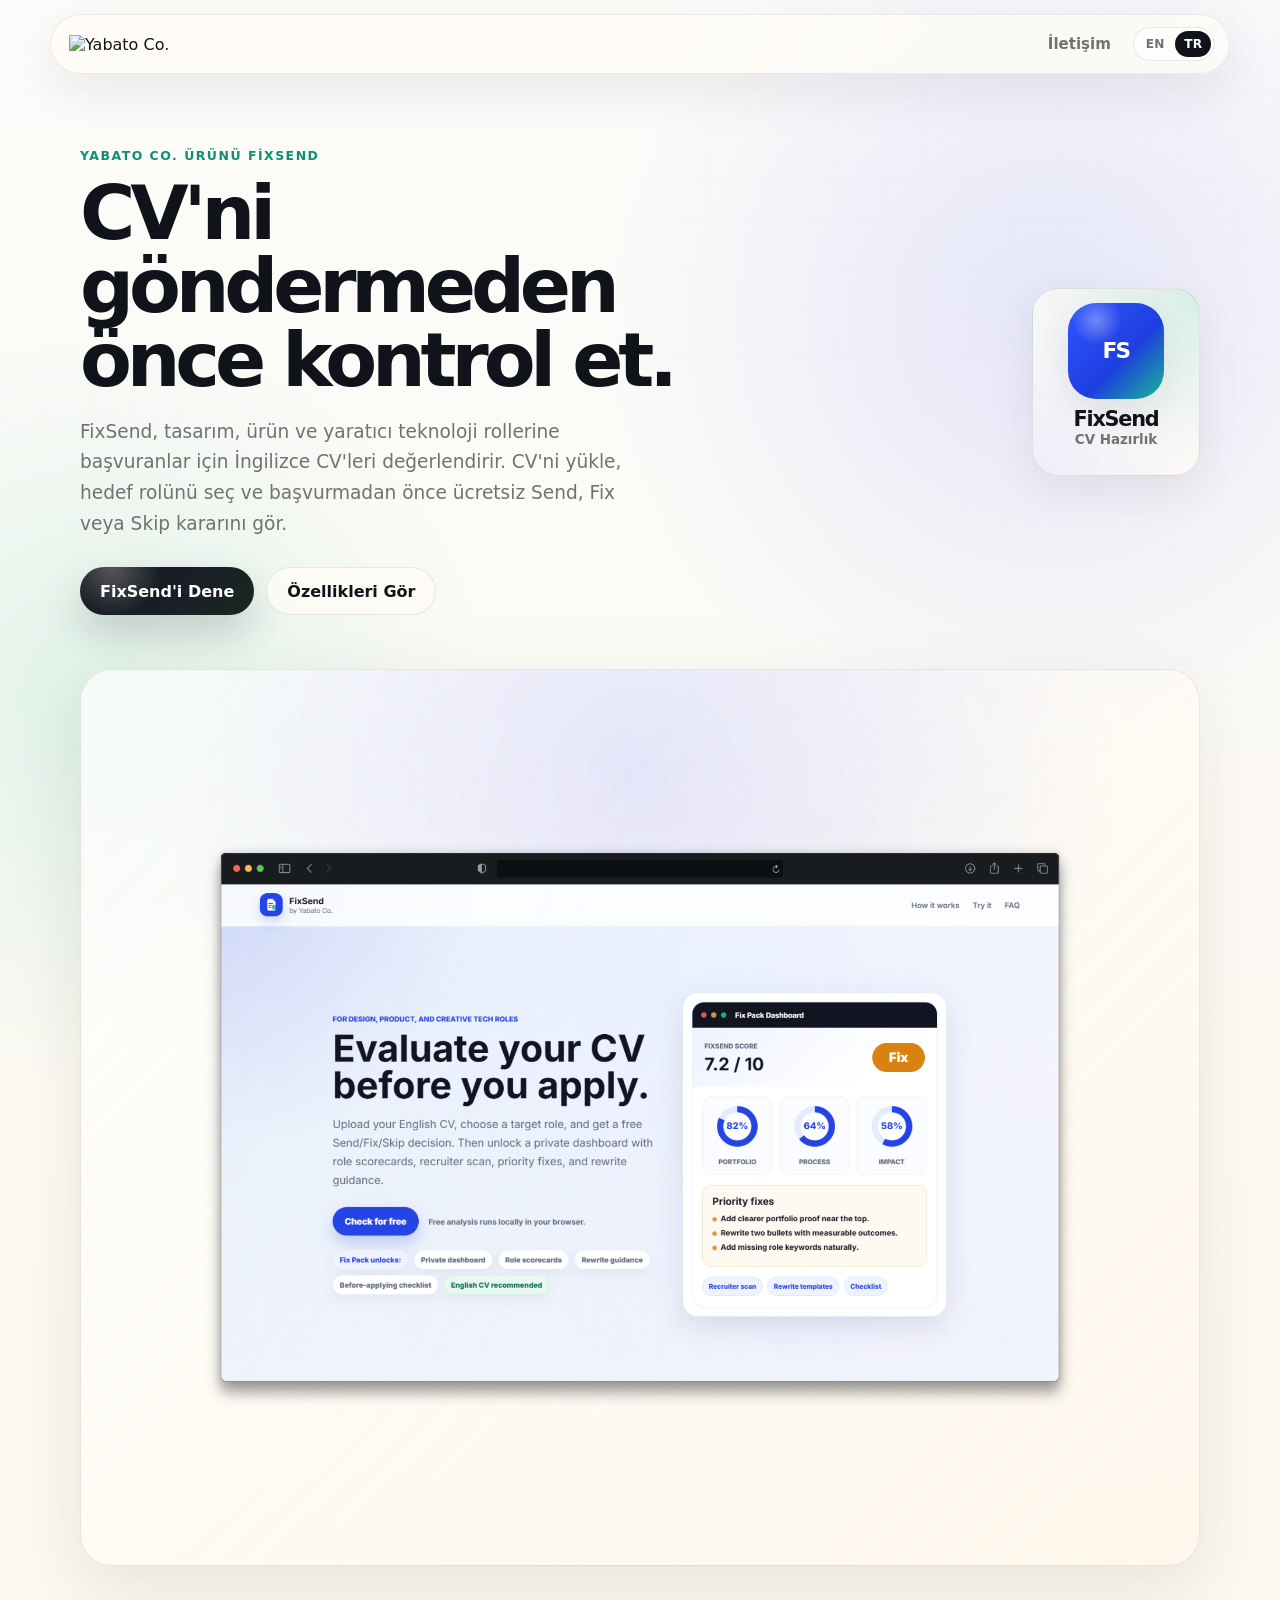
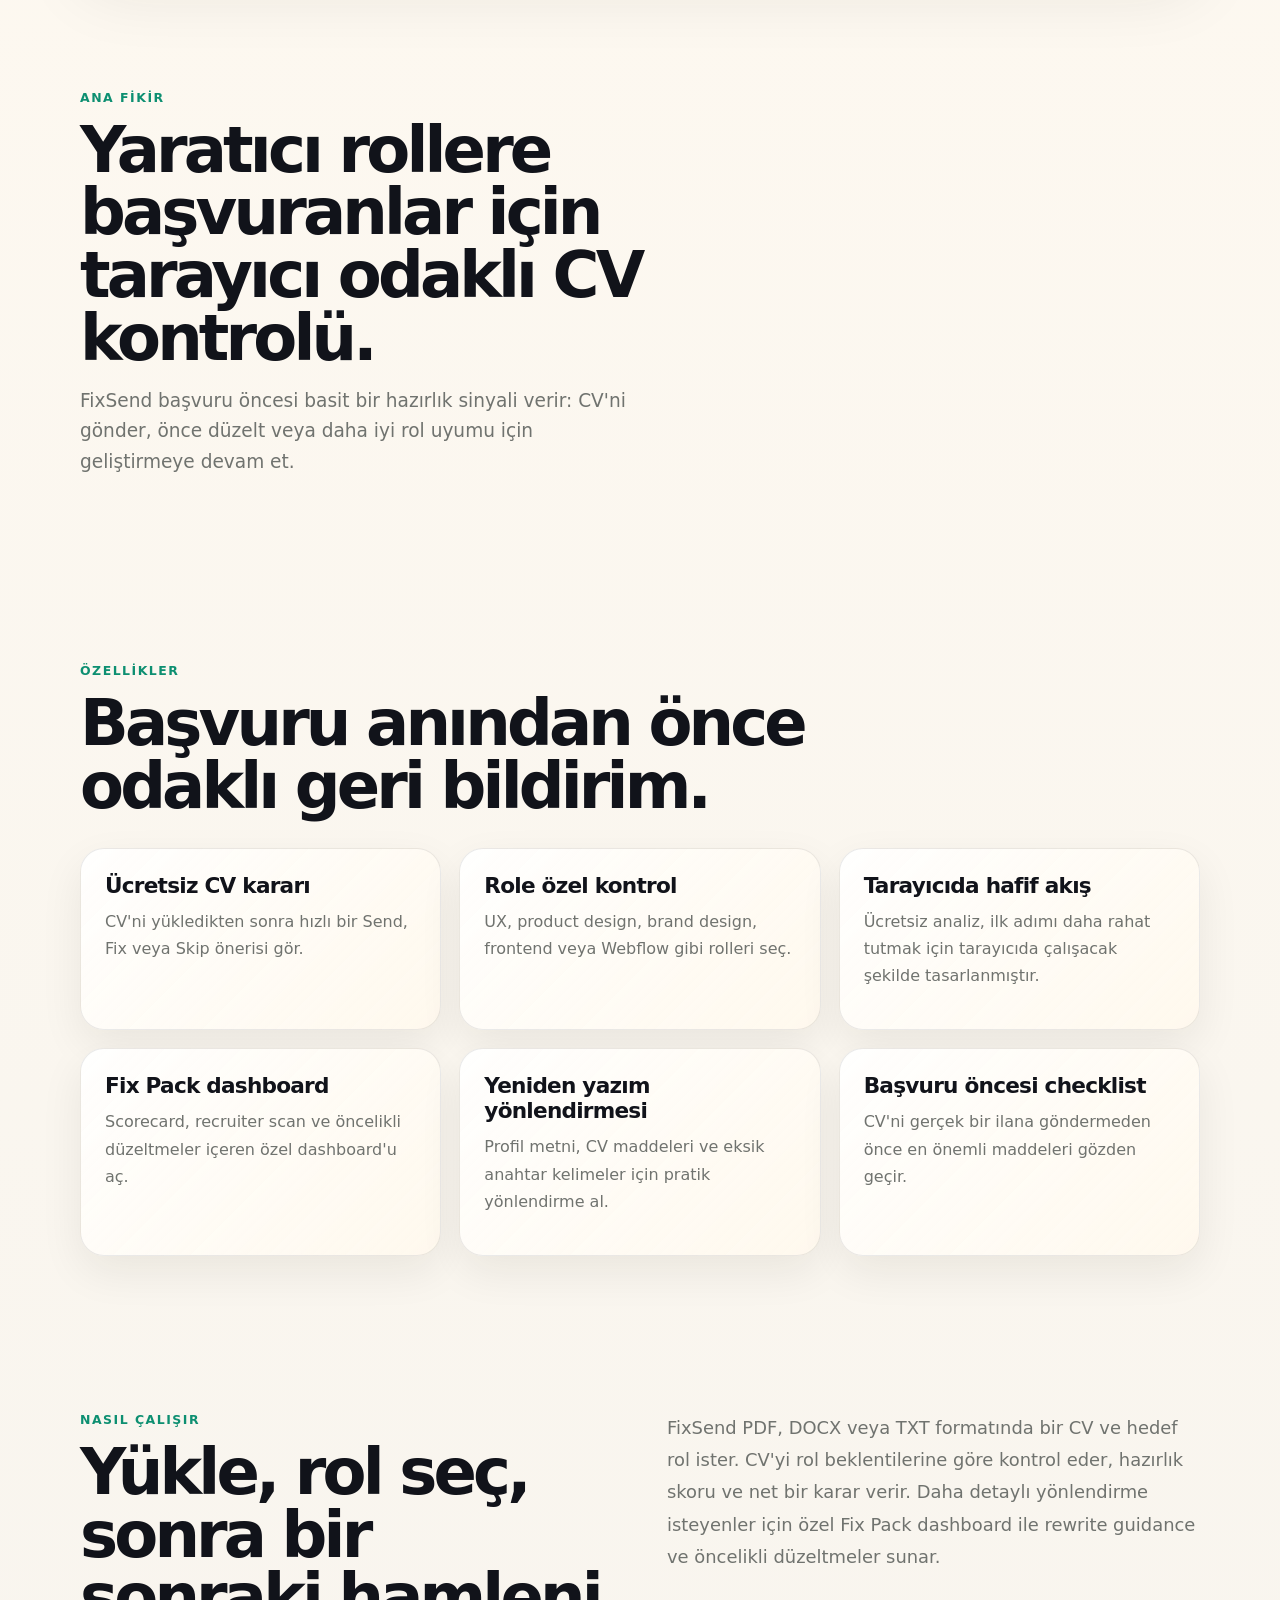
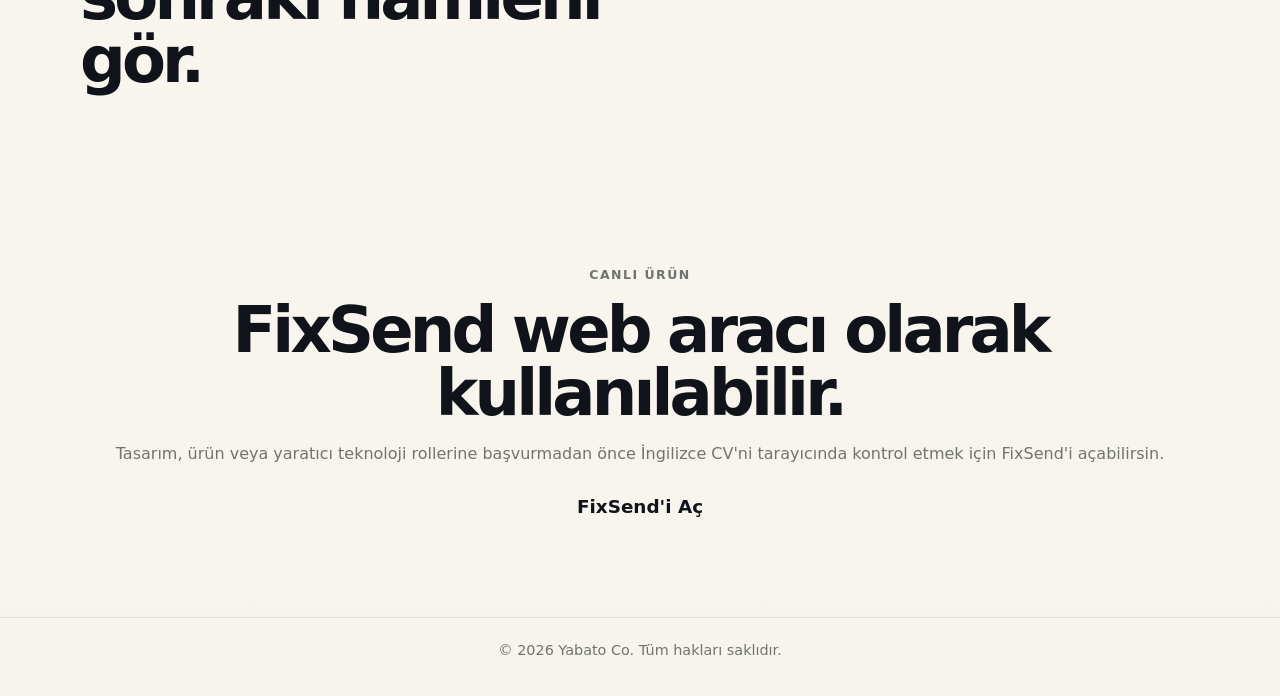
==== fixsend-tr.html @ 64497a13 "Add FixSend product pages and assets Introduce the FixSend product pages and related assets/styles. " ====
<!doctype html>
<html lang="tr">
<head>
  <meta charset="utf-8" />
  <meta name="viewport" content="width=device-width, initial-scale=1" />
  <title>FixSend: CV Hazırlık Kontrolü | Yabato Co.</title>
  <meta name="description" content="FixSend, tasarım, ürün ve yaratıcı teknoloji rollerine başvurmadan önce İngilizce CV'leri değerlendirir." />
  <link rel="icon" type="image/png" href="./favicon.png?v=2" />
  <link rel="shortcut icon" type="image/png" href="./favicon.png?v=2" />
  <link rel="apple-touch-icon" href="./favicon.png?v=2" />
  <link rel="stylesheet" href="./styles.css?v=13" />
</head>
<body>
  <header class="site-header">
    <a class="brand" href="index-tr.html" aria-label="Yabato Co.">
      <img src="yabato-logo.png?v=2" alt="Yabato Co." />
    </a>
    <nav>
      <a href="index-tr.html#contact">İletişim</a>
      <span class="lang-switch" aria-label="Dil seçici">
        <a href="fixsend.html">EN</a>
        <a class="active" href="fixsend-tr.html">TR</a>
      </span>
    </nav>
  </header>

  <main>
    <section class="app-hero">
      <div>
        <p class="eyebrow">Yabato Co. ürünü FixSend</p>
        <h1>CV'ni göndermeden önce kontrol et.</h1>
        <p class="hero-text">
          FixSend, tasarım, ürün ve yaratıcı teknoloji rollerine başvuranlar için
          İngilizce CV'leri değerlendirir. CV'ni yükle, hedef rolünü seç ve başvurmadan
          önce ücretsiz Send, Fix veya Skip kararını gör.
        </p>
        <div class="hero-actions">
          <a class="button primary" href="https://yabato-co.github.io/fixsend/" target="_blank" rel="noopener">FixSend'i Dene</a>
          <a class="button secondary" href="#features">Özellikleri Gör</a>
        </div>
      </div>

      <div class="hero-phone-card fixsend-card">
        <div class="app-icon fixsend-icon" aria-hidden="true">FS</div>
        <h2>FixSend</h2>
        <p>CV Hazırlık</p>
      </div>
    </section>

    <section class="feature-banner product-photo">
      <img src="fixsend-hero.png" alt="FixSend ürün önizlemesi" />
    </section>

    <section class="section">
      <div class="section-heading">
        <p class="eyebrow">Ana fikir</p>
        <h2>Yaratıcı rollere başvuranlar için tarayıcı odaklı CV kontrolü.</h2>
        <p class="hero-text">
          FixSend başvuru öncesi basit bir hazırlık sinyali verir: CV'ni gönder,
          önce düzelt veya daha iyi rol uyumu için geliştirmeye devam et.
        </p>
      </div>
    </section>

    <section id="features" class="section">
      <div class="section-heading">
        <p class="eyebrow">Özellikler</p>
        <h2>Başvuru anından önce odaklı geri bildirim.</h2>
      </div>

      <div class="feature-grid">
        <div class="principle">
          <h3>Ücretsiz CV kararı</h3>
          <p>CV'ni yükledikten sonra hızlı bir Send, Fix veya Skip önerisi gör.</p>
        </div>
        <div class="principle">
          <h3>Role özel kontrol</h3>
          <p>UX, product design, brand design, frontend veya Webflow gibi rolleri seç.</p>
        </div>
        <div class="principle">
          <h3>Tarayıcıda hafif akış</h3>
          <p>Ücretsiz analiz, ilk adımı daha rahat tutmak için tarayıcıda çalışacak şekilde tasarlanmıştır.</p>
        </div>
        <div class="principle">
          <h3>Fix Pack dashboard</h3>
          <p>Scorecard, recruiter scan ve öncelikli düzeltmeler içeren özel dashboard'u aç.</p>
        </div>
        <div class="principle">
          <h3>Yeniden yazım yönlendirmesi</h3>
          <p>Profil metni, CV maddeleri ve eksik anahtar kelimeler için pratik yönlendirme al.</p>
        </div>
        <div class="principle">
          <h3>Başvuru öncesi checklist</h3>
          <p>CV'ni gerçek bir ilana göndermeden önce en önemli maddeleri gözden geçir.</p>
        </div>
      </div>
    </section>

    <section class="section split">
      <div>
        <p class="eyebrow">Nasıl çalışır</p>
        <h2>Yükle, rol seç, sonra bir sonraki hamleni gör.</h2>
      </div>
      <p>
        FixSend PDF, DOCX veya TXT formatında bir CV ve hedef rol ister. CV'yi rol
        beklentilerine göre kontrol eder, hazırlık skoru ve net bir karar verir.
        Daha detaylı yönlendirme isteyenler için özel Fix Pack dashboard ile
        rewrite guidance ve öncelikli düzeltmeler sunar.
      </p>
    </section>

    <section class="section contact">
      <p class="eyebrow">Canlı ürün</p>
      <h2>FixSend web aracı olarak kullanılabilir.</h2>
      <p>
        Tasarım, ürün veya yaratıcı teknoloji rollerine başvurmadan önce İngilizce
        CV'ni tarayıcında kontrol etmek için FixSend'i açabilirsin.
      </p>
      <a class="email" href="https://yabato-co.github.io/fixsend/" target="_blank" rel="noopener">FixSend'i Aç</a>
    </section>
  </main>

  <footer>
    <p>&copy; 2026 Yabato Co. Tüm hakları saklıdır.</p>
  </footer>
</body>
</html>
---- styles.css ----
:root {
  --bg: #f6f2ea;
  --surface: #fffaf4;
  --surface-strong: #eee6d8;
  --text: #11131a;
  --muted: #70736f;
  --line: rgba(28, 31, 38, 0.09);
  --black: #11131a;
  --green: #17b98f;
  --blue: #5c6cff;
  --coral: #ff784f;
  --cream: #fff7e8;
  --radius: 30px;
  --shadow: 0 24px 70px rgba(35, 30, 20, 0.09);
  --soft-shadow: 0 16px 44px rgba(35, 30, 20, 0.07);
}

* {
  box-sizing: border-box;
}

html {
  scroll-behavior: smooth;
  overflow-x: hidden;
}

body {
  margin: 0;
  font-family: Inter, ui-sans-serif, system-ui, -apple-system, BlinkMacSystemFont, "Segoe UI", sans-serif;
  color: var(--text);
  background:
    radial-gradient(circle at 82% 8%, rgba(92, 108, 255, 0.15), transparent 28rem),
    radial-gradient(circle at 8% 18%, rgba(23, 185, 143, 0.13), transparent 24rem),
    linear-gradient(180deg, rgba(255, 255, 255, 0.74), rgba(255, 250, 242, 0.74) 42%, rgba(247, 244, 238, 0.98)),
    var(--bg);
  overflow-x: hidden;
}

body::before {
  content: "";
  position: fixed;
  inset: 0;
  z-index: -2;
  pointer-events: none;
  opacity: 0.24;
  background-image:
    linear-gradient(rgba(17, 19, 26, 0.05) 1px, transparent 1px),
    linear-gradient(90deg, rgba(17, 19, 26, 0.05) 1px, transparent 1px);
  background-size: 44px 44px;
  mask-image: linear-gradient(to bottom, black, transparent 72%);
}

a {
  color: inherit;
}

.site-header {
  position: sticky;
  top: 0;
  z-index: 10;
  display: flex;
  align-items: center;
  justify-content: space-between;
  width: min(1180px, calc(100% - 28px));
  margin: 14px auto 0;
  padding: 12px 14px 12px 18px;
  background: rgba(255, 252, 246, 0.72);
  backdrop-filter: blur(22px);
  border: 1px solid rgba(28, 31, 38, 0.08);
  border-radius: 999px;
  box-shadow: 0 18px 50px rgba(35, 30, 20, 0.08);
}

.brand {
  display: inline-flex;
  align-items: center;
  text-decoration: none;
}

.site-header .brand img {
  display: block;
  width: 118px;
  max-width: 118px;
  height: auto;
  max-height: 40px;
  object-fit: contain;
}

nav {
  display: flex;
  align-items: center;
  gap: 22px;
}

nav a {
  text-decoration: none;
  color: var(--muted);
  font-size: 0.94rem;
  font-weight: 750;
  transition: color 180ms ease;
}

nav a:hover {
  color: var(--text);
}

.lang-switch {
  display: inline-flex;
  align-items: center;
  gap: 2px;
  padding: 3px;
  border: 1px solid var(--line);
  border-radius: 999px;
  background: rgba(255, 255, 255, 0.62);
}

.lang-switch a {
  min-width: 34px;
  padding: 6px 9px;
  border-radius: 999px;
  color: var(--muted);
  font-size: 0.76rem;
  font-weight: 850;
  text-align: center;
}

.lang-switch a.active {
  color: #ffffff;
  background: var(--black);
}

main {
  width: min(1120px, calc(100% - 40px));
  margin: 0 auto;
}

.hero {
  min-height: 74vh;
  display: grid;
  grid-template-columns: minmax(0, 0.82fr) minmax(470px, 1.18fr);
  gap: 24px;
  align-items: center;
  padding: 82px 0 74px;
}

.hero-copy {
  min-width: 0;
  animation: heroFadeUp 760ms ease both;
}

.hero-kicker {
  display: inline-flex;
  align-items: center;
  gap: 10px;
}

.hero-kicker span {
  width: 9px;
  height: 9px;
  border-radius: 50%;
  background: #19c37d;
  box-shadow: 0 0 0 0 rgba(25, 195, 125, 0.42);
  animation: livePulse 1.8s ease-in-out infinite;
}

.hero-badges {
  display: flex;
  flex-wrap: wrap;
  gap: 10px;
  margin-top: 24px;
}

.hero-badges span {
  display: inline-flex;
  align-items: center;
  min-height: 38px;
  padding: 0 14px;
  border: 1px solid rgba(15, 23, 42, 0.08);
  border-radius: 999px;
  background:
    linear-gradient(135deg, rgba(255, 255, 255, 0.72), rgba(255, 247, 232, 0.56)),
    rgba(255, 252, 246, 0.72);
  color: var(--text);
  font-size: 0.9rem;
  font-weight: 800;
  box-shadow: var(--soft-shadow);
}

.home-hero-stage {
  position: relative;
  justify-self: end;
  width: min(132%, 910px);
  margin-right: -206px;
  animation: heroFadeIn 900ms ease 120ms both;
}

.home-hero-image {
  display: block;
  width: 100%;
  height: auto;
  filter: drop-shadow(0 36px 72px rgba(35, 30, 20, 0.20));
  animation: heroFloat 6.5s ease-in-out infinite;
}

.hero-glow {
  position: absolute;
  z-index: -1;
  border-radius: 50%;
  filter: blur(28px);
  opacity: 0.42;
  animation: glowDrift 7s ease-in-out infinite;
}

.hero-glow-one {
  width: 340px;
  height: 340px;
  right: 106px;
  top: 42px;
  background: rgba(23, 185, 143, 0.22);
}

.hero-glow-two {
  width: 260px;
  height: 260px;
  left: 42px;
  bottom: 46px;
  background: rgba(92, 108, 255, 0.17);
  animation-delay: -2s;
}

.hero-qr-card {
  position: absolute;
  right: 34px;
  bottom: 34px;
  display: grid;
  justify-items: center;
  gap: 8px;
  width: 136px;
  padding: 12px;
  border: 1px solid rgba(15, 23, 42, 0.08);
  border-radius: 24px;
  background: rgba(255, 252, 246, 0.9);
  box-shadow: 0 20px 46px rgba(35, 30, 20, 0.14);
  color: var(--text);
  text-decoration: none;
  backdrop-filter: blur(18px);
  animation: heroFadeUp 820ms ease 360ms both;
}

.hero-qr-card img {
  display: block;
  width: 98px;
  height: 98px;
  border-radius: 14px;
}

.hero-qr-card span {
  font-size: 0.74rem;
  font-weight: 900;
  text-align: center;
}

@keyframes heroFadeUp {
  from {
    opacity: 0;
    transform: translateY(18px);
  }
  to {
    opacity: 1;
    transform: translateY(0);
  }
}

@keyframes heroFadeIn {
  from {
    opacity: 0;
    transform: translateX(18px) scale(0.98);
  }
  to {
    opacity: 1;
    transform: translateX(0) scale(1);
  }
}

@keyframes heroFloat {
  0%, 100% {
    transform: translateY(0) rotate(0deg);
  }
  50% {
    transform: translateY(-10px) rotate(0.4deg);
  }
}

@keyframes livePulse {
  0% {
    box-shadow: 0 0 0 0 rgba(25, 195, 125, 0.42);
  }
  70% {
    box-shadow: 0 0 0 9px rgba(25, 195, 125, 0);
  }
  100% {
    box-shadow: 0 0 0 0 rgba(25, 195, 125, 0);
  }
}

@keyframes glowDrift {
  0%, 100% {
    transform: translate3d(0, 0, 0) scale(1);
  }
  50% {
    transform: translate3d(12px, -10px, 0) scale(1.06);
  }
}

.eyebrow {
  margin: 0 0 14px;
  color: #0d8f71;
  font-size: 0.78rem;
  font-weight: 800;
  letter-spacing: 0.12em;
  text-transform: uppercase;
}

h1,
h2,
h3,
p {
  margin-top: 0;
}

h1 {
  max-width: 670px;
  margin-bottom: 20px;
  font-size: clamp(2.6rem, 5.9vw, 4.95rem);
  line-height: 0.97;
  letter-spacing: -0.068em;
}

h2 {
  margin-bottom: 16px;
  font-size: clamp(2rem, 5vw, 4rem);
  line-height: 0.98;
  letter-spacing: -0.06em;
}

h3 {
  margin-bottom: 10px;
  font-size: 1.35rem;
  letter-spacing: -0.035em;
}

.hero-text {
  max-width: 570px;
  color: var(--muted);
  font-size: clamp(1.02rem, 1.45vw, 1.18rem);
  line-height: 1.65;
}

.hero-actions,
.app-actions {
  display: flex;
  flex-wrap: wrap;
  align-items: center;
  gap: 12px;
  margin-top: 28px;
}

.button {
  display: inline-flex;
  align-items: center;
  justify-content: center;
  min-height: 48px;
  padding: 0 20px;
  border-radius: 999px;
  text-decoration: none;
  font-weight: 750;
  transition: transform 180ms ease, box-shadow 180ms ease, background 180ms ease, border-color 180ms ease;
}

.button.primary {
  color: #ffffff;
  background:
    radial-gradient(circle at 18% 0%, rgba(255, 255, 255, 0.28), transparent 34%),
    linear-gradient(135deg, #11131a 0%, #1a1f28 58%, #18271f 100%),
    var(--black);
  box-shadow: 0 18px 42px rgba(17, 19, 26, 0.18);
}

.button.secondary {
  color: var(--text);
  background: rgba(255, 252, 246, 0.78);
  border: 1px solid var(--line);
}

.button:hover {
  transform: translateY(-2px);
}

.button.primary:hover {
  box-shadow: 0 22px 50px rgba(17, 19, 26, 0.24);
}

.button.secondary:hover {
  border-color: rgba(17, 19, 26, 0.18);
  background: #ffffff;
}

.button.disabled {
  cursor: default;
  opacity: 0.92;
}

.section {
  padding: 78px 0;
  animation: heroFadeUp 720ms ease both;
}

.section-heading {
  max-width: 760px;
  margin-bottom: 30px;
}

.apps-stack {
  display: grid;
  gap: 24px;
  row-gap: 24px;
}

.app-card {
  display: grid;
  grid-template-columns: 110px 1fr;
  gap: 26px;
  align-items: center;
  margin-top: 0;
  padding: clamp(22px, 4vw, 36px);
  border: 1px solid var(--line);
  border-radius: var(--radius);
  background:
    radial-gradient(circle at 95% 12%, rgba(92, 108, 255, 0.09), transparent 18rem),
    linear-gradient(135deg, rgba(255, 255, 255, 0.84), rgba(255, 250, 242, 0.72)),
    rgba(255, 255, 255, 0.82);
  box-shadow: var(--shadow);
}

.app-card-link {
  text-decoration: none;
  color: inherit;
  transition: transform 180ms ease, box-shadow 180ms ease;
}

.app-card-link:hover {
  transform: translateY(-4px);
  box-shadow: 0 30px 82px rgba(35, 30, 20, 0.12);
}

.app-card-link h3,
.app-card-link p,
.app-card-link span {
  text-decoration: none;
}

.app-icon {
  width: 96px;
  height: 96px;
  display: block;
  border-radius: 28px;
  object-fit: cover;
  background: #ffffff;
  box-shadow: 0 14px 34px rgba(35, 30, 20, 0.08);
}

.fixsend-icon {
  display: grid;
  place-items: center;
  color: #ffffff;
  background:
    radial-gradient(circle at 30% 18%, rgba(255, 255, 255, 0.34), transparent 24%),
    linear-gradient(135deg, #2f55ff 0%, #1e3fe0 58%, #17b98f 100%);
  font-size: 1.35rem;
  font-weight: 900;
  letter-spacing: -0.08em;
}

.app-label {
  margin-bottom: 6px;
  color: var(--muted);
  font-size: 0.82rem;
  font-weight: 800;
  text-transform: uppercase;
  letter-spacing: 0.1em;
}

.app-content p {
  max-width: 650px;
  color: var(--muted);
  line-height: 1.7;
}

.pill {
  display: inline-flex;
  align-items: center;
  gap: 8px;
  min-height: 38px;
  padding: 0 14px;
  border-radius: 999px;
  background: rgba(238, 232, 220, 0.78);
  color: var(--text);
  font-size: 0.9rem;
  font-weight: 750;
}

.app-actions a,
.text-link {
  color: var(--text);
  font-weight: 750;
  text-decoration: none;
  border-bottom: 1px solid currentColor;
}

.split {
  display: grid;
  grid-template-columns: 1fr 1fr;
  gap: 54px;
  align-items: start;
}

.split > p {
  color: var(--muted);
  font-size: 1.12rem;
  line-height: 1.8;
}

.principles {
  display: grid;
  grid-template-columns: repeat(3, 1fr);
  gap: 18px;
}

.principle {
  min-height: 190px;
  padding: 24px;
  border: 1px solid var(--line);
  border-radius: 24px;
  background:
    radial-gradient(circle at 90% 8%, rgba(23, 185, 143, 0.08), transparent 10rem),
    linear-gradient(135deg, rgba(255, 255, 255, 0.76), rgba(255, 247, 232, 0.66)),
    var(--surface);
  box-shadow: var(--soft-shadow);
  transition: transform 180ms ease, box-shadow 180ms ease, border-color 180ms ease;
}

.principle:hover {
  transform: translateY(-3px);
  border-color: rgba(17, 19, 26, 0.14);
  box-shadow: 0 20px 52px rgba(35, 30, 20, 0.10);
}

.principle p,
.contact p {
  color: var(--muted);
  line-height: 1.7;
}

.contact {
  text-align: center;
  padding-bottom: 100px;
}

.email {
  display: inline-block;
  margin-top: 12px;
  color: var(--text);
  font-size: 1.15rem;
  font-weight: 800;
  text-decoration: none;
}

footer {
  border-top: 1px solid var(--line);
  padding: 24px 20px;
  text-align: center;
  color: var(--muted);
  font-size: 0.9rem;
}

/* Quira page */

.app-hero {
  min-height: 62vh;
  display: grid;
  grid-template-columns: 1.35fr 0.65fr;
  gap: 42px;
  align-items: center;
  padding: 74px 0 46px;
}

.hero-phone-card {
  justify-self: end;
  width: min(100%, 168px);
  min-height: 188px;
  display: grid;
  place-items: center;
  align-content: center;
  padding: 12px;
  border: 1px solid var(--line);
  border-radius: 26px;
  background:
    radial-gradient(circle at top right, rgba(23, 185, 143, 0.16), transparent 11rem),
    radial-gradient(circle at bottom left, rgba(92, 108, 255, 0.08), transparent 10rem),
    rgba(255, 252, 246, 0.78);
  box-shadow: var(--soft-shadow);
  text-align: center;
}

.hero-phone-card img {
  width: 92px;
  height: 92px;
  border-radius: 20px;
  margin-bottom: 10px;
  object-fit: cover;
}

.hero-phone-card.monevia-card img {
  padding: 10px;
  background: #ffffff;
  object-fit: contain;
}

.hero-phone-card.fixsend-card .fixsend-icon {
  margin-bottom: 10px;
}

.monevia-kpi-grid {
  display: grid;
  grid-template-columns: repeat(3, 1fr);
  gap: 16px;
  margin-top: 30px;
}

.monevia-kpi {
  padding: 24px;
  border: 1px solid var(--line);
  border-radius: 24px;
  background:
    linear-gradient(135deg, rgba(255, 255, 255, 0.8), rgba(255, 247, 232, 0.66)),
    rgba(255, 252, 246, 0.82);
  box-shadow: var(--soft-shadow);
}

.monevia-kpi strong {
  display: block;
  margin-bottom: 8px;
  color: var(--text);
  font-size: clamp(1.5rem, 3vw, 2.4rem);
  letter-spacing: -0.06em;
}

.monevia-kpi span {
  color: var(--muted);
  font-size: 0.92rem;
  font-weight: 750;
}

.play-pill,
.play-cta {
  gap: 9px;
}

.play-mark {
  width: 16px;
  height: 16px;
  flex: 0 0 auto;
  display: inline-block;
  clip-path: polygon(14% 4%, 92% 50%, 14% 96%);
  background: linear-gradient(135deg, #34a853 0 32%, #4285f4 32% 58%, #fbbc04 58% 76%, #ea4335 76% 100%);
  box-shadow: 0 0 0 1px rgba(17, 24, 39, 0.04);
}

.button .play-mark {
  width: 17px;
  height: 17px;
}

.hero-phone-card h2 {
  font-size: 1.3rem;
  margin-bottom: 3px;
}

.hero-phone-card p {
  color: var(--muted);
  font-weight: 700;
  font-size: 0.84rem;
}

.feature-banner {
  margin: 8px 0 46px;
  padding: 0;
  overflow: hidden;
  border: 1px solid var(--line);
  border-radius: 32px;
  background: rgba(255, 252, 246, 0.78);
  box-shadow: var(--shadow);
}

.feature-banner img {
  display: block;
  width: 100%;
  border-radius: 32px;
}

.feature-banner.product-photo {
  background:
    radial-gradient(circle at 50% 12%, rgba(92, 108, 255, 0.16), transparent 30rem),
    linear-gradient(135deg, rgba(255, 255, 255, 0.7), rgba(255, 247, 232, 0.54));
}

.feature-banner.product-photo img {
  object-fit: cover;
}

.feature-grid {
  display: grid;
  grid-template-columns: repeat(3, 1fr);
  gap: 18px;
}

.core-download-section {
  display: grid;
  grid-template-columns: minmax(0, 1fr) 220px;
  align-items: center;
  gap: 34px;
}

.qr-download-card {
  display: grid;
  justify-items: center;
  gap: 14px;
  padding: 18px;
  border: 1px solid var(--line);
  border-radius: 28px;
  background:
    radial-gradient(circle at 50% 0%, rgba(92, 108, 255, 0.08), transparent 10rem),
    rgba(255, 252, 246, 0.86);
  box-shadow: var(--soft-shadow);
  color: var(--text);
  text-decoration: none;
}

.qr-download-card img {
  display: block;
  width: 172px;
  height: 172px;
  border-radius: 18px;
}

.qr-download-card span {
  font-weight: 900;
  color: var(--text);
}

.feature-grid .principle {
  min-height: 170px;
  background:
    linear-gradient(135deg, rgba(255, 255, 255, 0.82), rgba(255, 247, 232, 0.62)),
    rgba(255, 252, 246, 0.86);
}

.screenshots-section {
  overflow: visible;
}

.screenshot-carousel-wrap {
  position: relative;
  margin-inline: -64px;
  padding-inline: 64px;
}

.screenshots {
  display: grid;
  grid-auto-flow: column;
  grid-auto-columns: calc((100% - 36px) / 3);
  grid-template-columns: none;
  gap: 18px;
  overflow-x: auto;
  overflow-y: hidden;
  overscroll-behavior-inline: contain;
  scroll-snap-type: inline mandatory;
  padding: 8px 0 26px;
  scrollbar-width: thin;
}

.screenshots::-webkit-scrollbar {
  height: 0;
}

.screenshot-button {
  display: block;
  width: 100%;
  padding: 0;
  border: 0;
  background: transparent;
  cursor: zoom-in;
  scroll-snap-align: start;
}

.screenshot-button img {
  display: block;
  width: 100%;
  aspect-ratio: 1 / 1;
  object-fit: cover;
  object-position: top;
  border-radius: 30px;
  border: 0;
  background: rgba(255, 252, 246, 0.86);
  box-shadow: 0 18px 48px rgba(35, 30, 20, 0.09);
  transition: transform 180ms ease, box-shadow 180ms ease;
}

.screenshot-button:hover img {
  transform: translateY(-4px);
  box-shadow: 0 24px 58px rgba(35, 30, 20, 0.13);
}

.scroll-cue {
  position: absolute;
  top: 42%;
  z-index: 3;
  width: 46px;
  height: 46px;
  display: grid;
  place-items: center;
  border-radius: 999px;
  color: var(--text);
  background: rgba(255, 252, 246, 0.94);
  border: 1px solid var(--line);
  box-shadow: 0 14px 36px rgba(35, 30, 20, 0.12);
  font-size: 2.1rem;
  line-height: 1;
  padding: 0;
  cursor: pointer;
}

.scroll-cue.left {
  left: 8px;
}

.scroll-cue.right {
  right: 8px;
}

.lightbox {
  position: fixed;
  inset: 0;
  z-index: 100;
  display: none;
  place-items: center;
  padding: 28px;
  background: rgba(8, 12, 18, 0.72);
  backdrop-filter: blur(12px);
}

.lightbox.is-open {
  display: grid;
}

.lightbox img {
  max-width: min(92vw, 520px);
  max-height: 90vh;
  border-radius: 32px;
  box-shadow: 0 30px 90px rgba(0, 0, 0, 0.34);
}

.lightbox-close {
  position: fixed;
  top: 22px;
  right: 24px;
  width: 44px;
  height: 44px;
  border: 0;
  border-radius: 999px;
  color: #111318;
  background: rgba(255, 255, 255, 0.92);
  font-size: 2rem;
  line-height: 1;
  cursor: pointer;
}

/* Legal page */

.legal-page h1 {
  font-size: clamp(2.6rem, 7vw, 5rem);
}

.legal-card {
  padding: clamp(22px, 4vw, 38px);
  border: 1px solid var(--line);
  border-radius: var(--radius);
  background:
    radial-gradient(circle at 100% 0%, rgba(92, 108, 255, 0.07), transparent 22rem),
    rgba(255, 252, 246, 0.86);
  box-shadow: var(--shadow);
  color: var(--muted);
  line-height: 1.8;
}

.legal-card h2 {
  margin-top: 32px;
  font-size: 1.4rem;
  line-height: 1.2;
  letter-spacing: -0.03em;
  color: var(--text);
}

.legal-card a {
  font-weight: 800;
}

/* Responsive */

@media (max-width: 980px) {
  body,
  main,
  .site-header,
  .section,
  .hero,
  .app-hero,
  .screenshots-section,
  .screenshot-carousel-wrap {
    max-width: 100%;
  }

  .hero {
    grid-template-columns: 1fr;
    gap: 34px;
    overflow: hidden;
  }

  .home-hero-stage {
    justify-self: center;
    width: min(112%, 780px);
    margin: 6px -6% 0;
  }

  .hero-qr-card {
    right: 22px;
    bottom: 18px;
  }

  .app-hero {
    grid-template-columns: 1fr;
    overflow: hidden;
  }

  .hero-phone-card {
    justify-self: start;
  }

  .feature-grid {
    grid-template-columns: repeat(2, 1fr);
  }

  .core-download-section {
    grid-template-columns: 1fr;
  }

  .qr-download-card {
    justify-self: start;
  }

  .monevia-kpi-grid {
    grid-template-columns: 1fr;
  }

  .screenshot-carousel-wrap {
    margin-inline: 0;
    padding-inline: 0;
    overflow: hidden;
  }

  .screenshots {
    grid-auto-columns: calc((100% - 18px) / 2);
    width: 100%;
    max-width: 100%;
  }

  .scroll-cue.left {
    left: 6px;
  }

  .scroll-cue.right {
    right: 6px;
  }
}

@media (max-width: 720px) {
  .site-header {
    padding: 18px 20px;
  }

  .site-header .brand img {
    width: 96px;
    max-width: 96px;
    height: auto;
    max-height: 34px;
  }

  nav {
    gap: 14px;
    flex-wrap: wrap;
    justify-content: flex-end;
  }

  nav a {
    font-size: 0.86rem;
  }

  .lang-switch a {
    min-width: 30px;
    padding: 5px 8px;
    font-size: 0.72rem;
  }

  main {
    width: 100%;
    padding-inline: 14px;
    overflow: hidden;
  }

  .hero {
    min-height: 66vh;
    padding-top: 70px;
  }

  h1 {
    font-size: clamp(2.55rem, 12vw, 4.15rem);
  }

  .app-card,
  .split,
  .principles {
    grid-template-columns: 1fr;
  }

  .app-card {
    gap: 18px;
  }

  .section {
    padding: 54px 0;
  }

  .scroll-cue {
    display: none;
  }
}

@media (max-width: 620px) {
  .app-hero {
    padding: 64px 0 42px;
  }

  .hero-phone-card {
    width: 100%;
    max-width: 168px;
    min-height: 188px;
    border-radius: 26px;
  }

  .home-hero-stage {
    width: 116%;
    margin-left: -8%;
    margin-right: -8%;
  }

  .hero-qr-card {
    position: relative;
    right: auto;
    bottom: auto;
    width: 100%;
    max-width: 220px;
    margin: -18px auto 0;
  }

  .hero-qr-card img {
    width: 112px;
    height: 112px;
  }

  .hero-badges span {
    font-size: 0.82rem;
  }

  .feature-grid {
    grid-template-columns: 1fr;
  }

  .qr-download-card {
    width: 100%;
  }

  .screenshots {
    grid-auto-columns: 82%;
    max-width: 100%;
  }

  .screenshot-carousel-wrap {
    width: 100%;
    max-width: 100%;
    overflow: hidden;
  }

  .screenshot-button,
  .screenshot-button img,
  .feature-banner,
  .feature-banner img {
    max-width: 100%;
  }
}

@media (prefers-reduced-motion: reduce) {
  .hero-copy,
  .home-hero-stage,
  .home-hero-image,
  .hero-glow,
  .hero-qr-card,
  .hero-kicker span,
  .section {
    animation: none;
  }
}
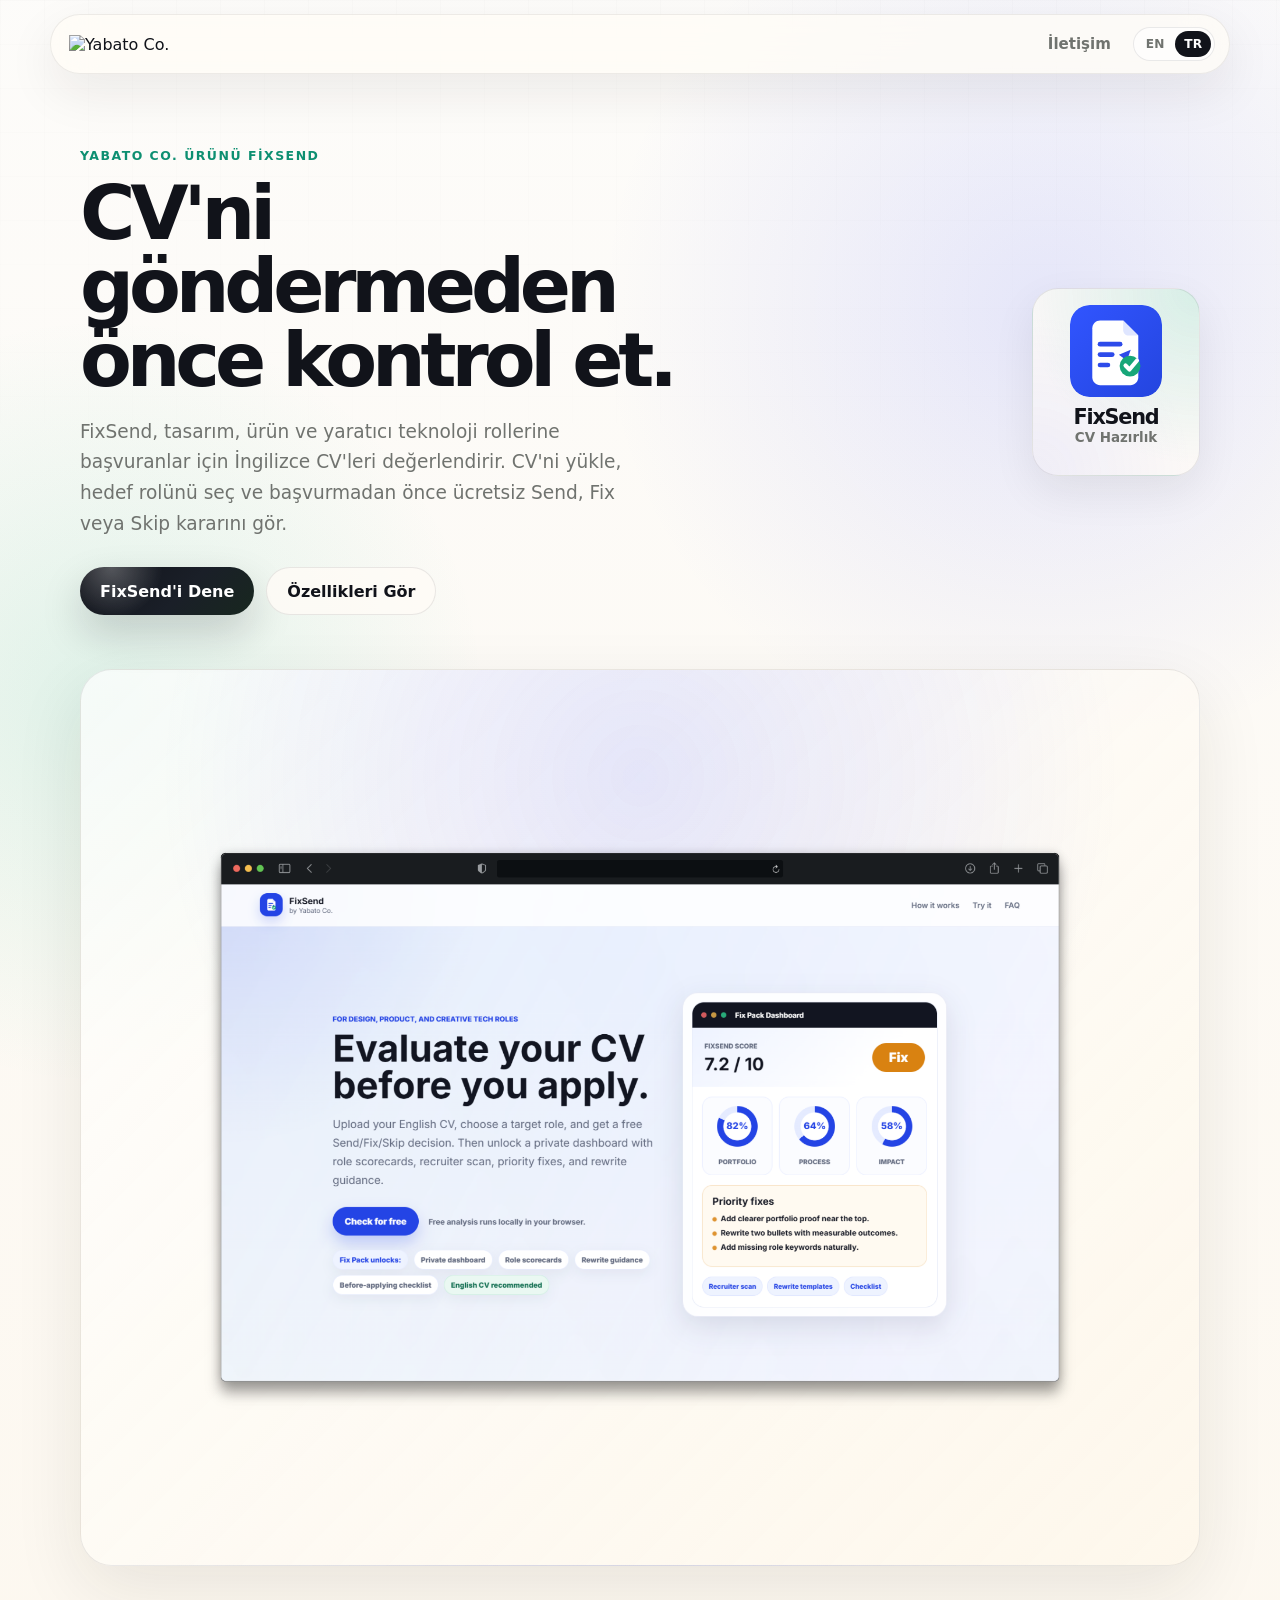
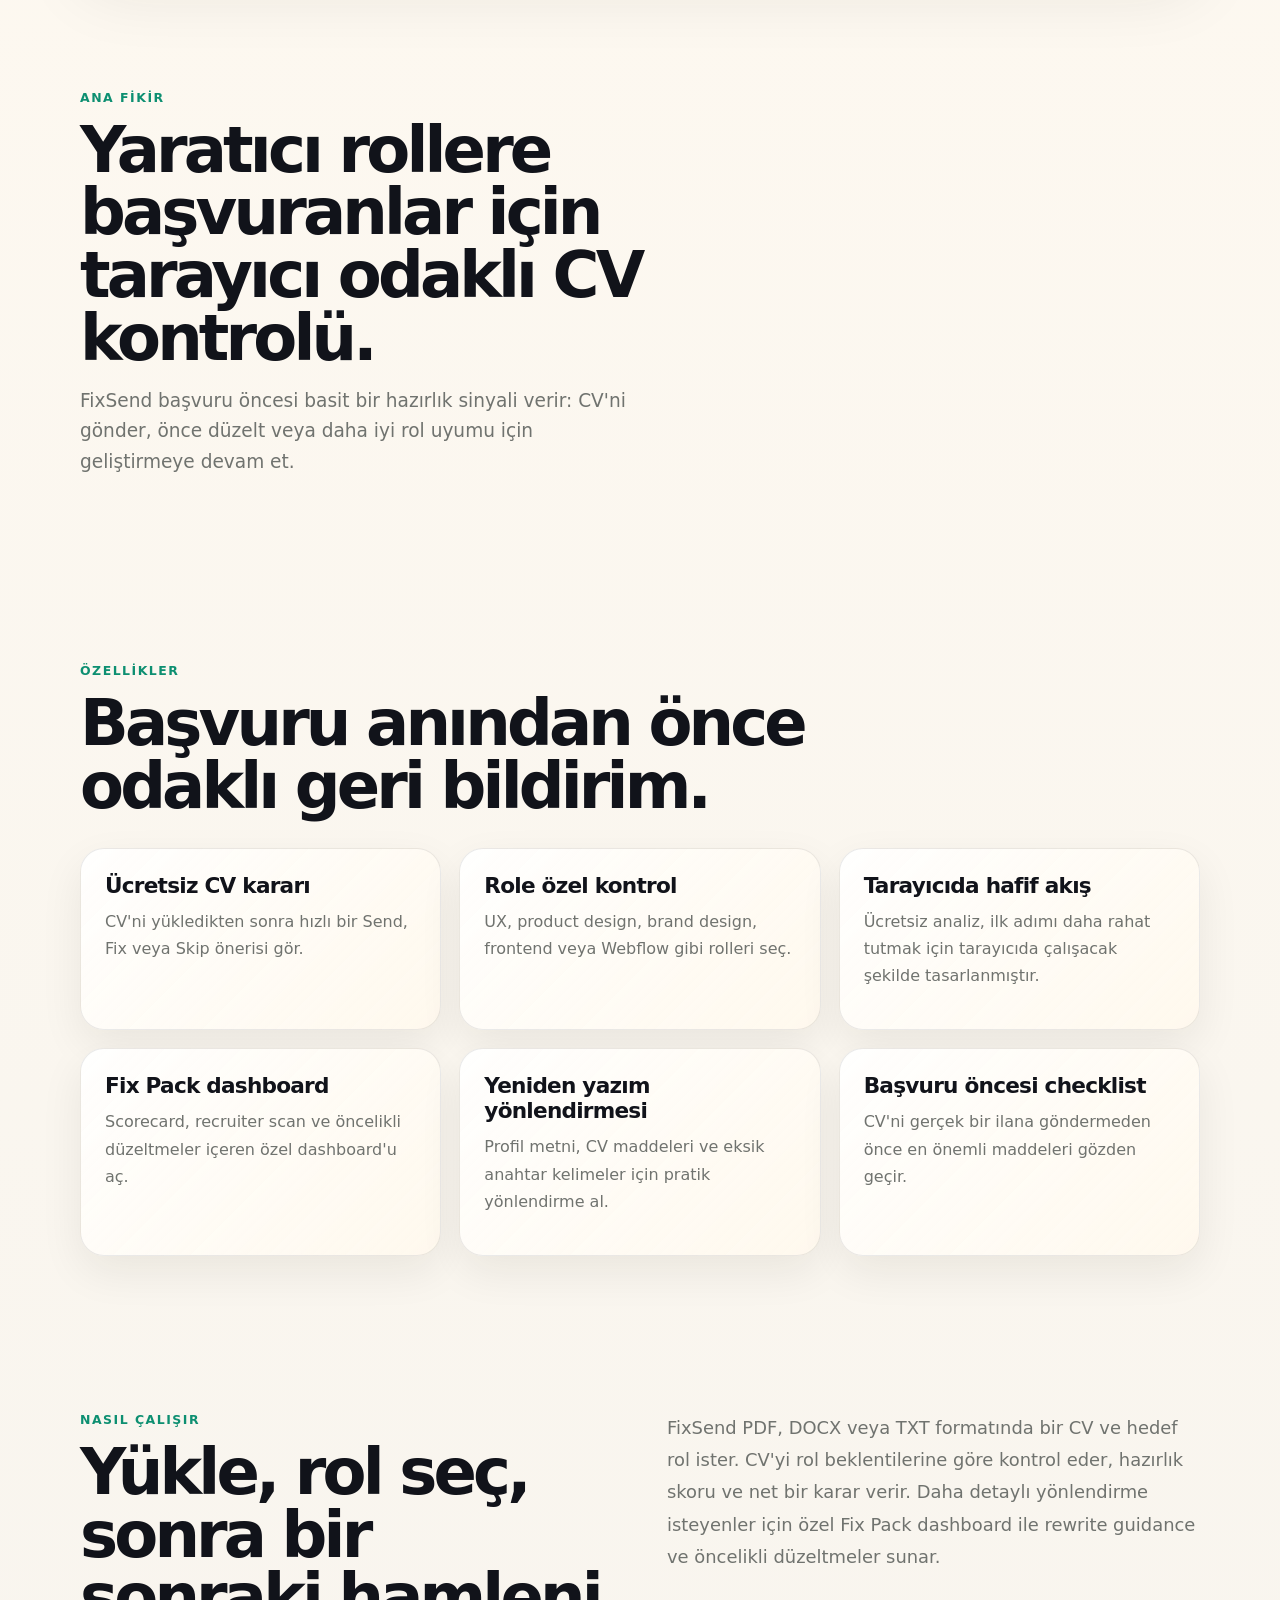
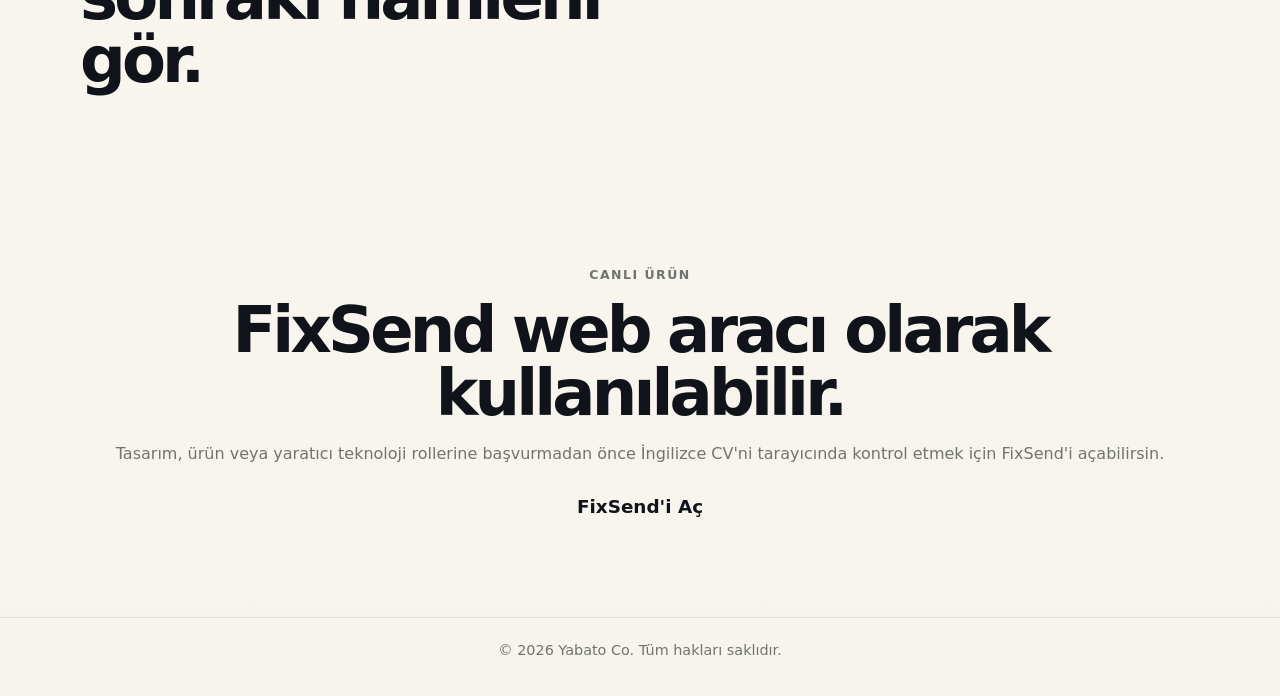
==== commit 546466b2: "Add FixSend SVG and use it in UI Add a new fixsend-logo.svg asset and replace the previous text-base" ====
--- a/fixsend-tr.html
+++ b/fixsend-tr.html
@@ -41,7 +41,7 @@
       </div>
 
       <div class="hero-phone-card fixsend-card">
-        <div class="app-icon fixsend-icon" aria-hidden="true">FS</div>
+        <img src="fixsend-logo.svg" alt="FixSend ürün ikonu" />
         <h2>FixSend</h2>
         <p>CV Hazırlık</p>
       </div>
--- a/styles.css
+++ b/styles.css
@@ -469,17 +469,6 @@
   box-shadow: 0 14px 34px rgba(35, 30, 20, 0.08);
 }
 
-.fixsend-icon {
-  display: grid;
-  place-items: center;
-  color: #ffffff;
-  background:
-    radial-gradient(circle at 30% 18%, rgba(255, 255, 255, 0.34), transparent 24%),
-    linear-gradient(135deg, #2f55ff 0%, #1e3fe0 58%, #17b98f 100%);
-  font-size: 1.35rem;
-  font-weight: 900;
-  letter-spacing: -0.08em;
-}
 
 .app-label {
   margin-bottom: 6px;
@@ -624,10 +613,6 @@
   padding: 10px;
   background: #ffffff;
   object-fit: contain;
-}
-
-.hero-phone-card.fixsend-card .fixsend-icon {
-  margin-bottom: 10px;
 }
 
 .monevia-kpi-grid {
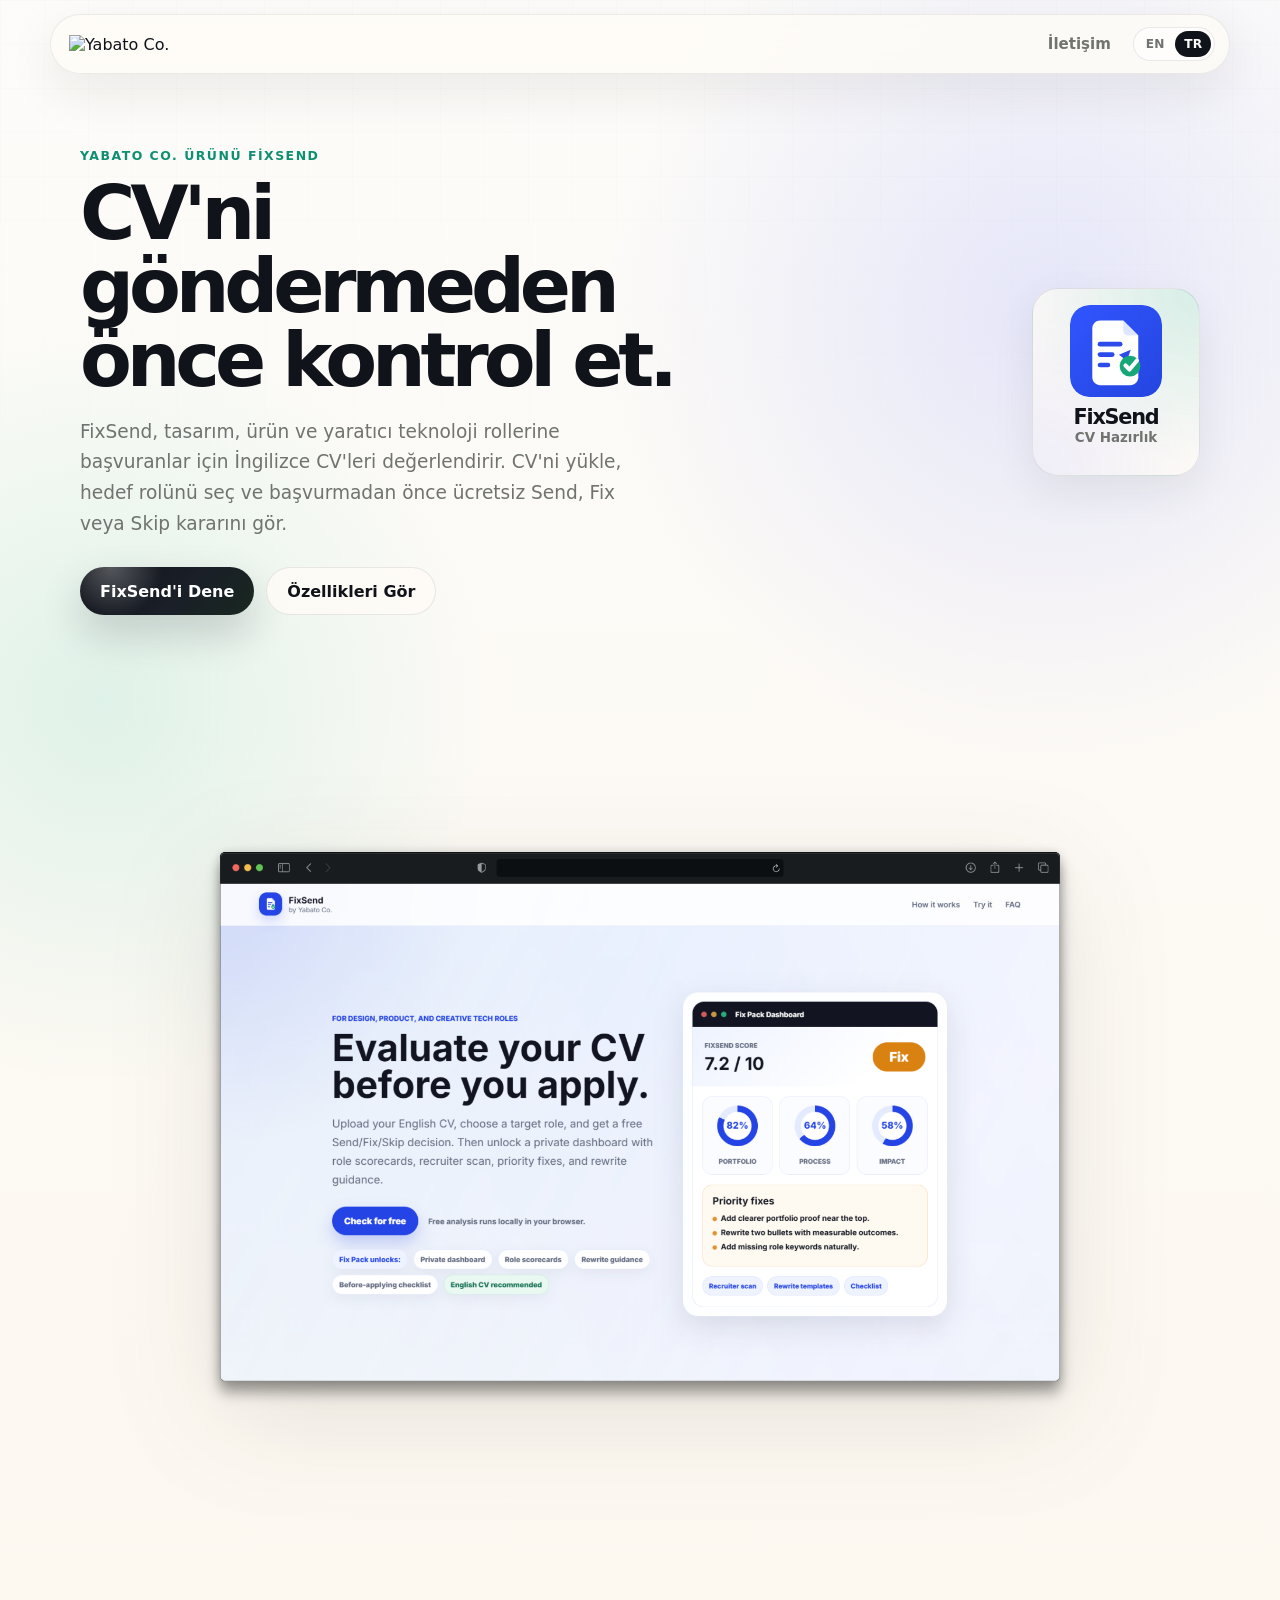
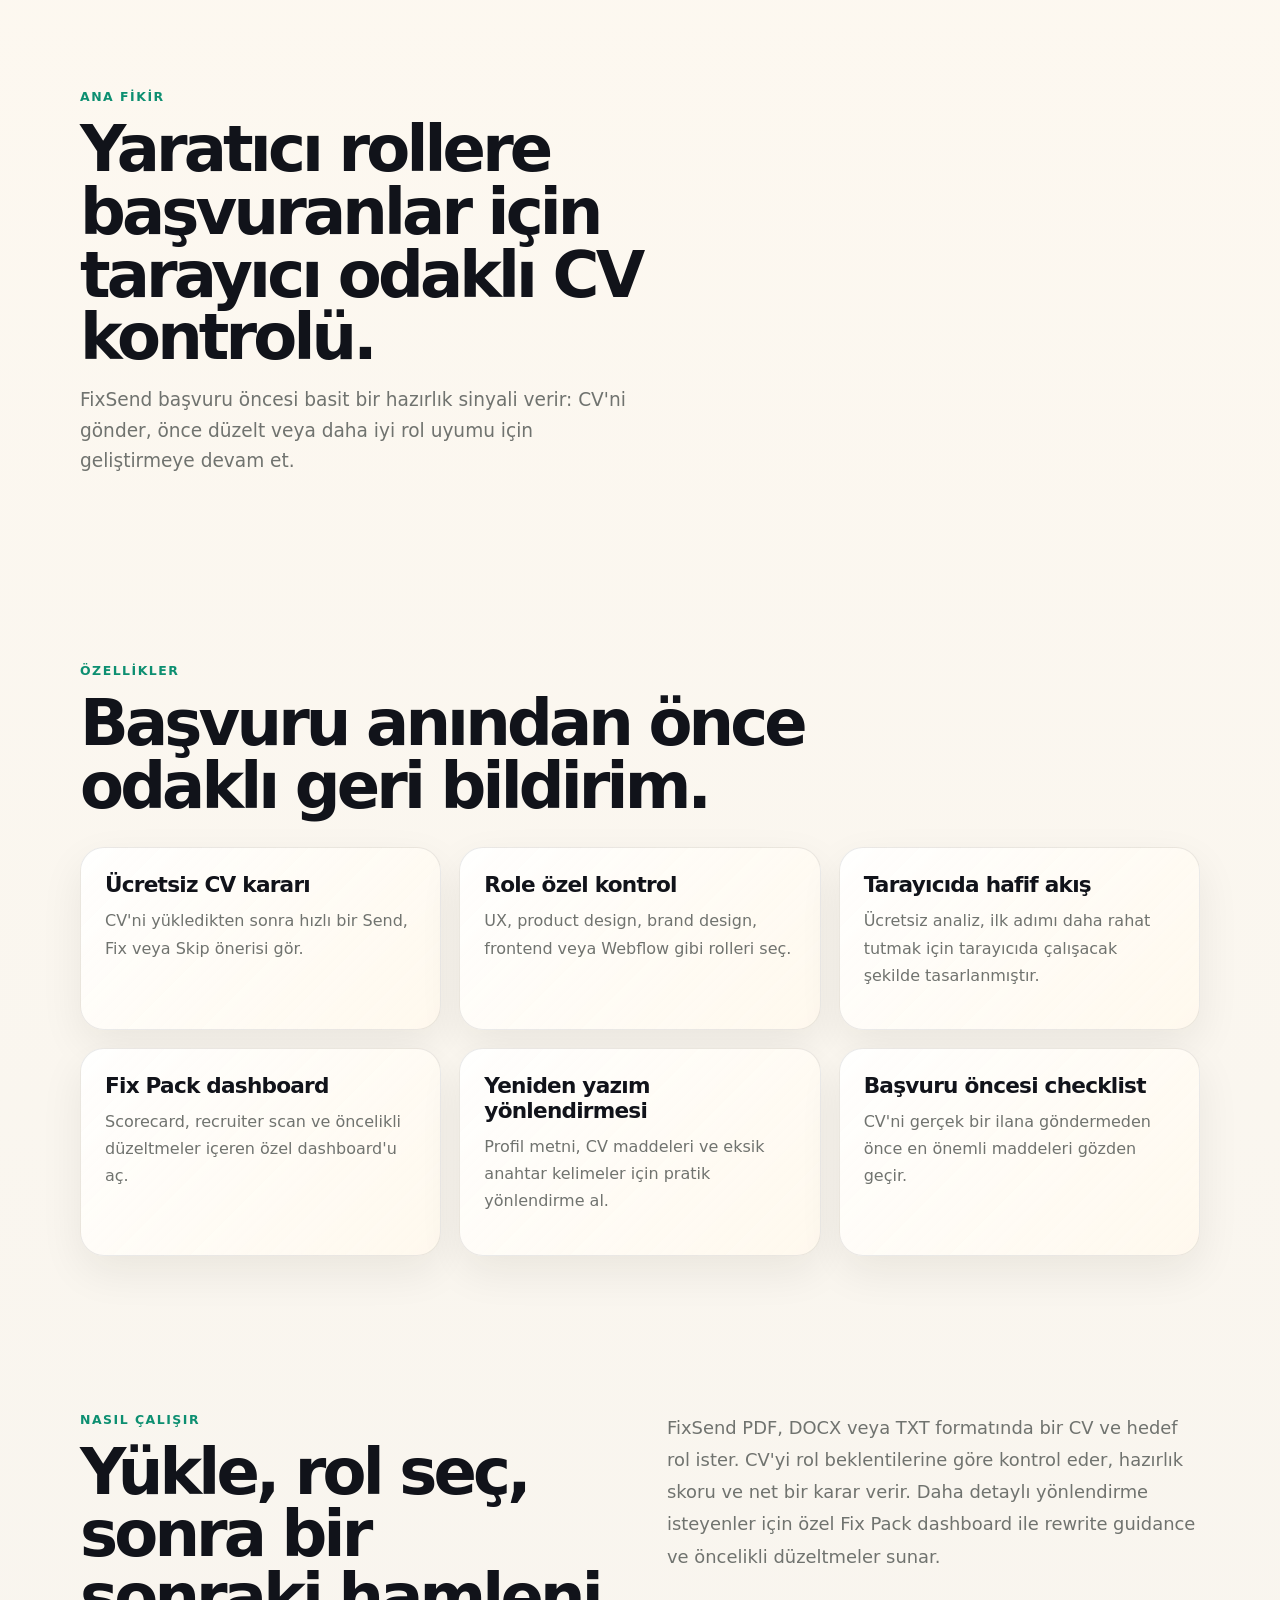
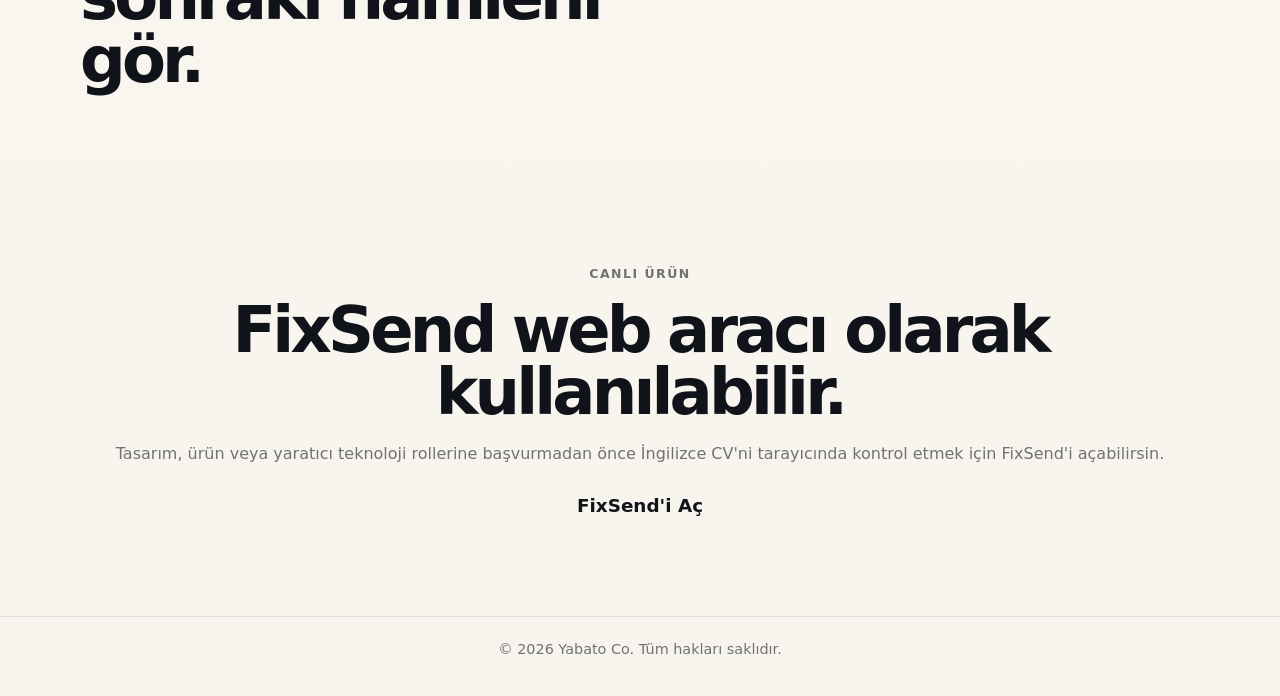
==== commit 7a325918: "Bump styles.css version and update hero images Update stylesheet cache-bust from ?v=13 to ?v=14 acro" ====
--- a/fixsend-tr.html
+++ b/fixsend-tr.html
@@ -8,7 +8,7 @@
   <link rel="icon" type="image/png" href="./favicon.png?v=2" />
   <link rel="shortcut icon" type="image/png" href="./favicon.png?v=2" />
   <link rel="apple-touch-icon" href="./favicon.png?v=2" />
-  <link rel="stylesheet" href="./styles.css?v=13" />
+  <link rel="stylesheet" href="./styles.css?v=14" />
 </head>
 <body>
   <header class="site-header">
@@ -48,7 +48,7 @@
     </section>
 
     <section class="feature-banner product-photo">
-      <img src="fixsend-hero.png" alt="FixSend ürün önizlemesi" />
+      <img src="fixsend-hero.png?v=2" alt="FixSend ürün önizlemesi" />
     </section>
 
     <section class="section">
--- a/styles.css
+++ b/styles.css
@@ -694,13 +694,17 @@
 }
 
 .feature-banner.product-photo {
-  background:
-    radial-gradient(circle at 50% 12%, rgba(92, 108, 255, 0.16), transparent 30rem),
-    linear-gradient(135deg, rgba(255, 255, 255, 0.7), rgba(255, 247, 232, 0.54));
+  border: 0;
+  border-radius: 0;
+  background: transparent;
+  box-shadow: none;
+  overflow: visible;
 }
 
 .feature-banner.product-photo img {
-  object-fit: cover;
+  border-radius: 0;
+  object-fit: contain;
+  filter: drop-shadow(0 28px 54px rgba(35, 30, 20, 0.11));
 }
 
 .feature-grid {
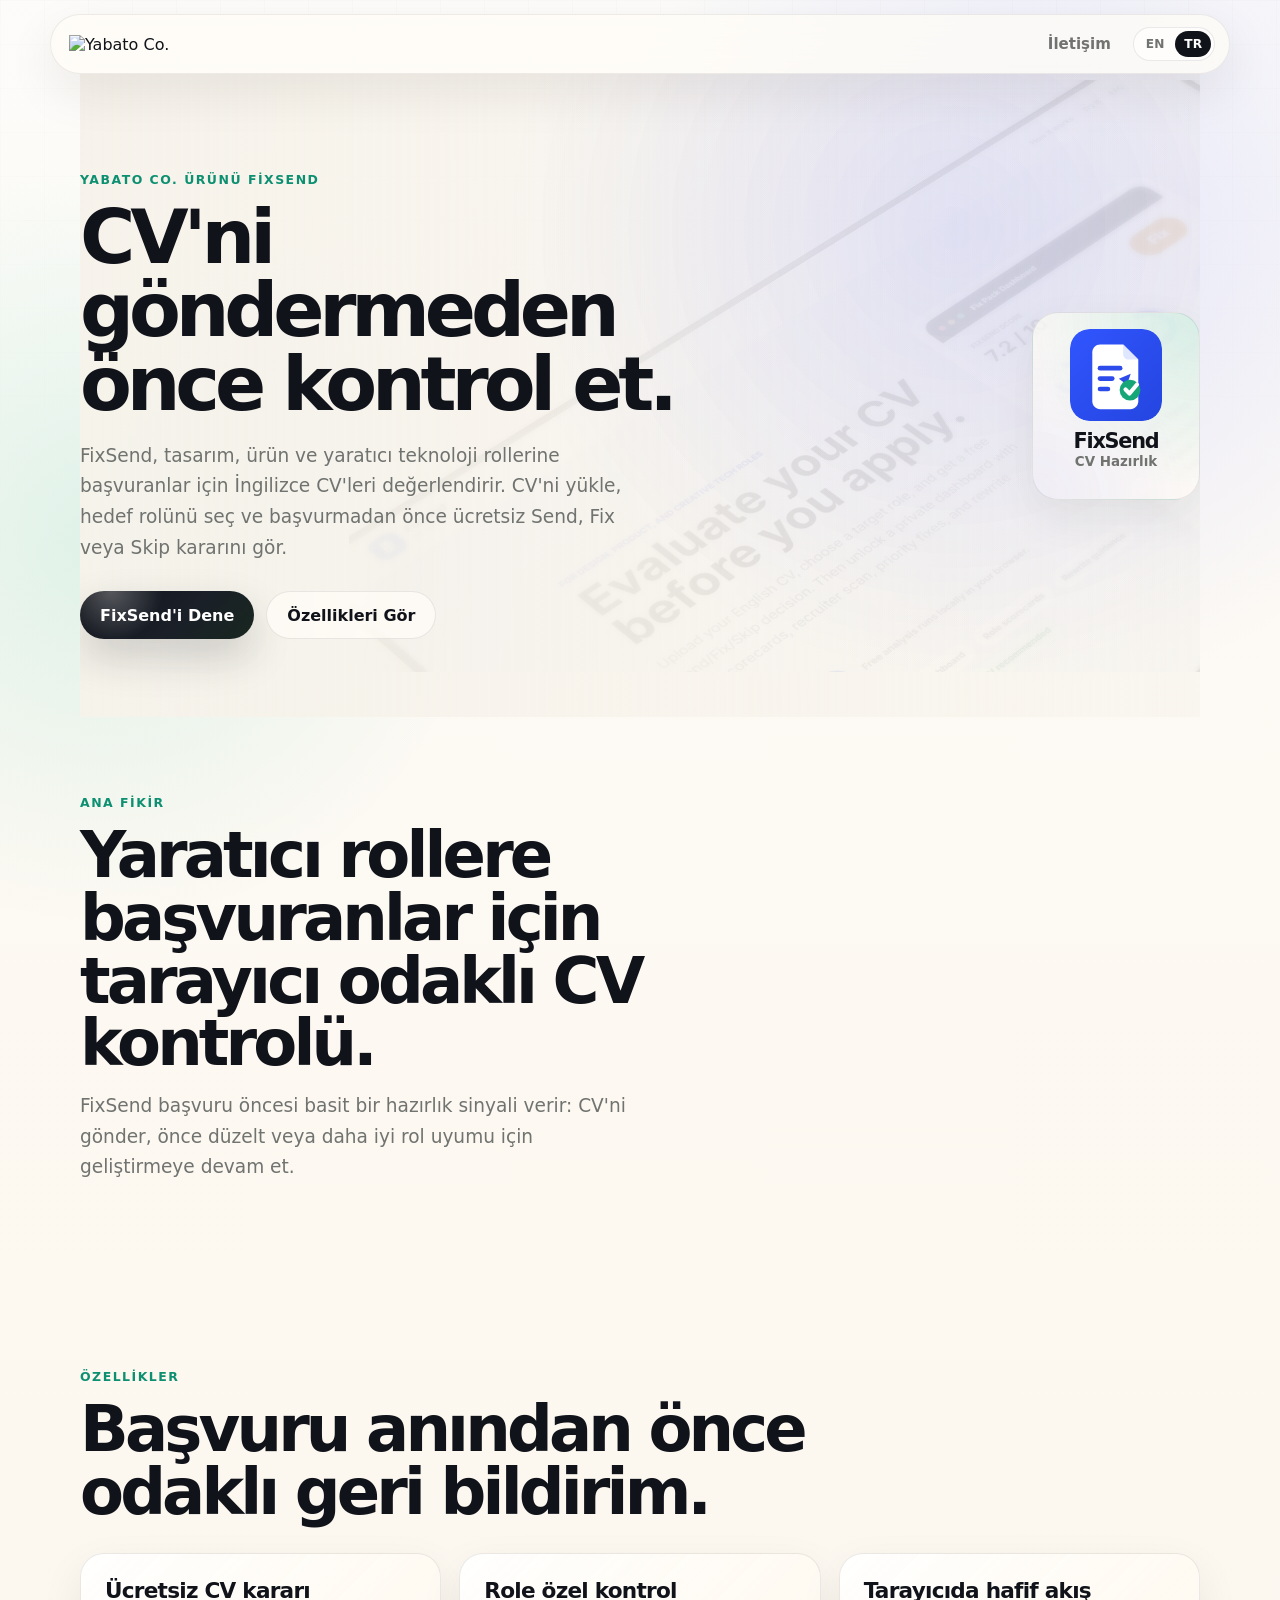
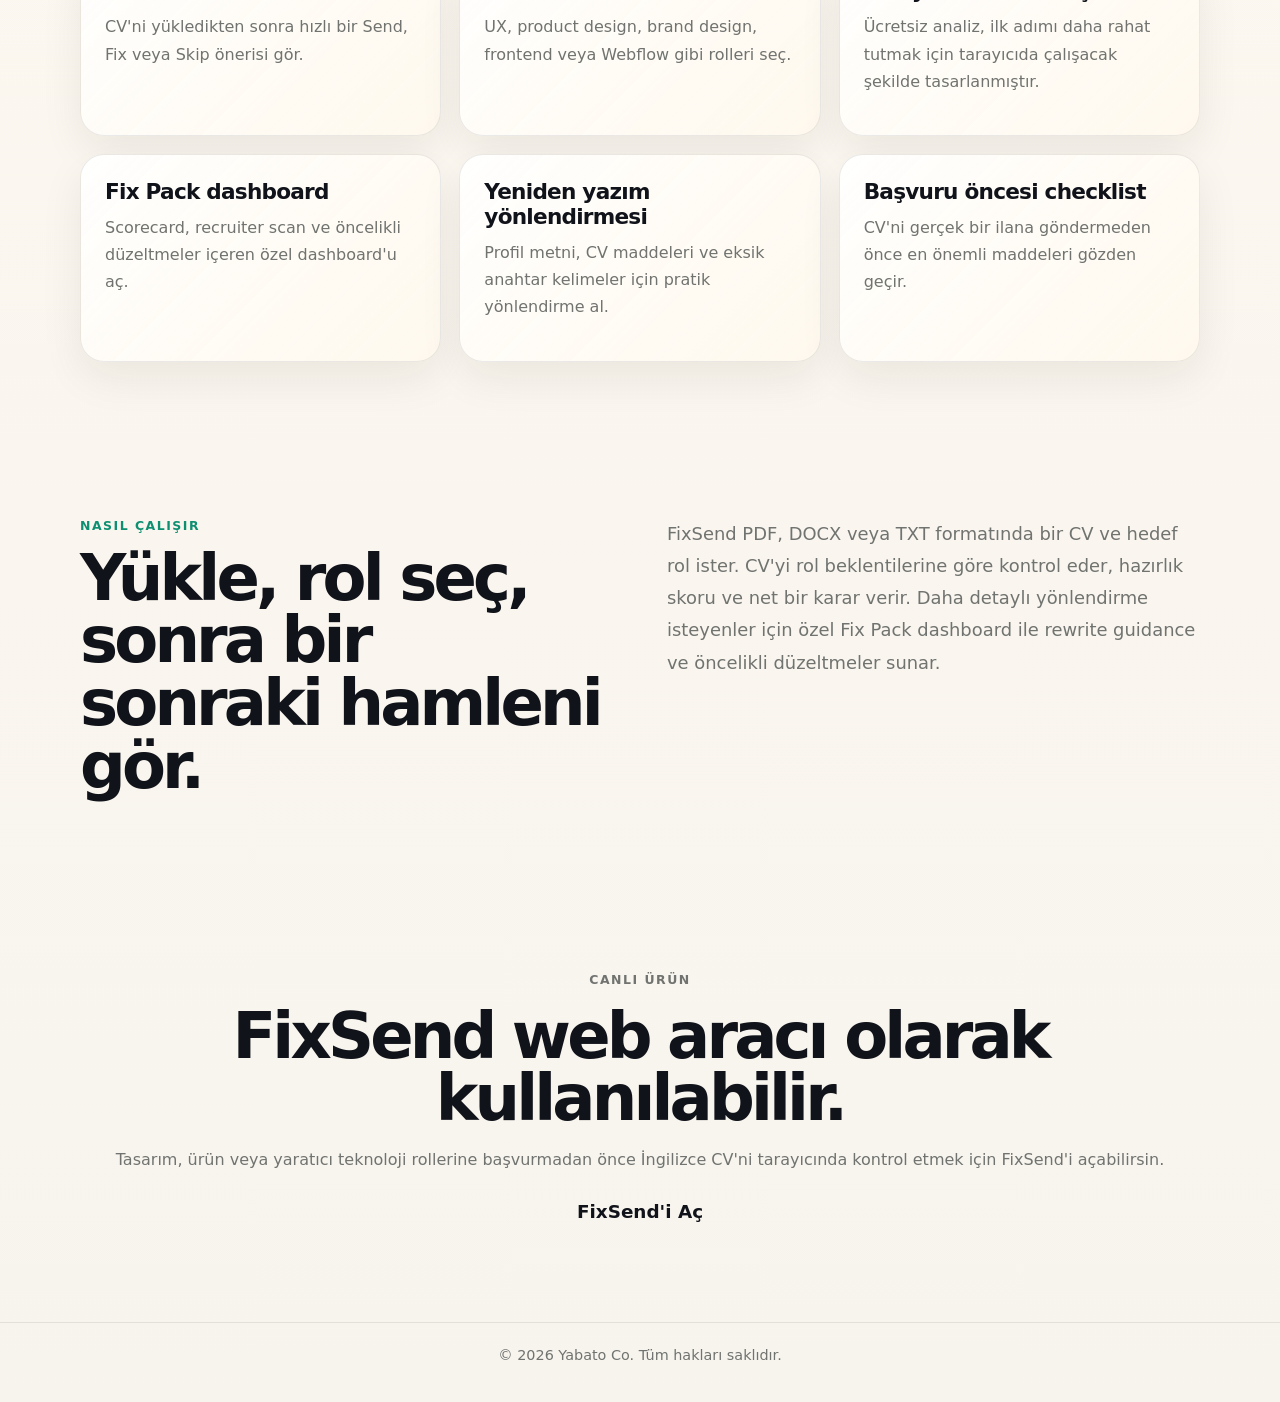
==== commit 2a48ab7c: "Add decorative hero background and styles for FixSend Add a new background asset (fixsend-hero-bg.pn" ====
--- a/fixsend-tr.html
+++ b/fixsend-tr.html
@@ -8,7 +8,7 @@
   <link rel="icon" type="image/png" href="./favicon.png?v=2" />
   <link rel="shortcut icon" type="image/png" href="./favicon.png?v=2" />
   <link rel="apple-touch-icon" href="./favicon.png?v=2" />
-  <link rel="stylesheet" href="./styles.css?v=14" />
+  <link rel="stylesheet" href="./styles.css?v=15" />
 </head>
 <body>
   <header class="site-header">
@@ -25,7 +25,7 @@
   </header>
 
   <main>
-    <section class="app-hero">
+    <section class="app-hero fixsend-app-hero">
       <div>
         <p class="eyebrow">Yabato Co. ürünü FixSend</p>
         <h1>CV'ni göndermeden önce kontrol et.</h1>
@@ -45,10 +45,6 @@
         <h2>FixSend</h2>
         <p>CV Hazırlık</p>
       </div>
-    </section>
-
-    <section class="feature-banner product-photo">
-      <img src="fixsend-hero.png?v=2" alt="FixSend ürün önizlemesi" />
     </section>
 
     <section class="section">
--- a/styles.css
+++ b/styles.css
@@ -135,12 +135,12 @@
 }
 
 .hero {
-  min-height: 74vh;
-  display: grid;
-  grid-template-columns: minmax(0, 0.82fr) minmax(470px, 1.18fr);
-  gap: 24px;
-  align-items: center;
-  padding: 82px 0 74px;
+  min-height: calc(100vh - 104px);
+  display: grid;
+  grid-template-columns: minmax(0, 0.84fr) minmax(440px, 1.16fr);
+  gap: 18px;
+  align-items: center;
+  padding: 34px 0 42px;
 }
 
 .hero-copy {
@@ -189,8 +189,8 @@
 .home-hero-stage {
   position: relative;
   justify-self: end;
-  width: min(132%, 910px);
-  margin-right: -206px;
+  width: min(118%, 800px);
+  margin-right: -112px;
   animation: heroFadeIn 900ms ease 120ms both;
 }
 
@@ -198,7 +198,9 @@
   display: block;
   width: 100%;
   height: auto;
-  filter: drop-shadow(0 36px 72px rgba(35, 30, 20, 0.20));
+  max-height: calc(100vh - 158px);
+  object-fit: contain;
+  filter: drop-shadow(0 30px 62px rgba(35, 30, 20, 0.18));
   animation: heroFloat 6.5s ease-in-out infinite;
 }
 
@@ -230,17 +232,21 @@
 
 .hero-qr-card {
   position: absolute;
-  right: 34px;
-  bottom: 34px;
-  display: grid;
-  justify-items: center;
-  gap: 8px;
-  width: 136px;
-  padding: 12px;
+  right: 118px;
+  bottom: 26px;
+  display: grid;
+  grid-template-columns: 58px 1fr;
+  align-items: center;
+  gap: 12px;
+  width: 214px;
+  min-height: 78px;
+  padding: 10px 14px 10px 10px;
   border: 1px solid rgba(15, 23, 42, 0.08);
-  border-radius: 24px;
-  background: rgba(255, 252, 246, 0.9);
-  box-shadow: 0 20px 46px rgba(35, 30, 20, 0.14);
+  border-radius: 22px;
+  background:
+    radial-gradient(circle at 15% 15%, rgba(92, 108, 255, 0.12), transparent 5rem),
+    rgba(255, 252, 246, 0.86);
+  box-shadow: 0 18px 44px rgba(35, 30, 20, 0.12);
   color: var(--text);
   text-decoration: none;
   backdrop-filter: blur(18px);
@@ -249,15 +255,29 @@
 
 .hero-qr-card img {
   display: block;
-  width: 98px;
-  height: 98px;
+  width: 58px;
+  height: 58px;
   border-radius: 14px;
+  background: #ffffff;
+  box-shadow: inset 0 0 0 1px rgba(17, 19, 26, 0.05);
 }
 
 .hero-qr-card span {
-  font-size: 0.74rem;
+  font-size: 0.78rem;
   font-weight: 900;
-  text-align: center;
+  text-align: left;
+  line-height: 1.2;
+}
+
+.hero-qr-card span::before {
+  content: "Google Play";
+  display: block;
+  margin-bottom: 3px;
+  color: var(--muted);
+  font-size: 0.65rem;
+  font-weight: 850;
+  letter-spacing: 0.08em;
+  text-transform: uppercase;
 }
 
 @keyframes heroFadeUp {
@@ -581,6 +601,35 @@
   gap: 42px;
   align-items: center;
   padding: 74px 0 46px;
+}
+
+.fixsend-app-hero {
+  position: relative;
+  min-height: 68vh;
+  padding: 98px 0 78px;
+  overflow: hidden;
+}
+
+.fixsend-app-hero::before {
+  content: "";
+  position: absolute;
+  inset: -18% -18% -12% 24%;
+  z-index: -1;
+  background: url("fixsend-hero-bg.png?v=1") center / contain no-repeat;
+  opacity: 0.24;
+  filter: blur(0.2px) saturate(0.95);
+  pointer-events: none;
+}
+
+.fixsend-app-hero::after {
+  content: "";
+  position: absolute;
+  inset: 0;
+  z-index: -1;
+  background:
+    radial-gradient(circle at 78% 24%, rgba(92, 108, 255, 0.12), transparent 28rem),
+    linear-gradient(90deg, rgba(246, 242, 234, 0.94) 0%, rgba(246, 242, 234, 0.72) 48%, rgba(246, 242, 234, 0.48) 100%);
+  pointer-events: none;
 }
 
 .hero-phone-card {
@@ -920,24 +969,32 @@
 
   .hero {
     grid-template-columns: 1fr;
-    gap: 34px;
+    gap: 24px;
+    min-height: auto;
+    padding: 44px 0 48px;
     overflow: hidden;
   }
 
   .home-hero-stage {
     justify-self: center;
-    width: min(112%, 780px);
-    margin: 6px -6% 0;
+    width: min(104%, 680px);
+    margin: -4px -2% 0;
   }
 
   .hero-qr-card {
-    right: 22px;
+    right: 36px;
     bottom: 18px;
   }
 
   .app-hero {
     grid-template-columns: 1fr;
     overflow: hidden;
+  }
+
+  .fixsend-app-hero::before {
+    inset: 18% -20% -10% -8%;
+    opacity: 0.16;
+    background-size: 120%;
   }
 
   .hero-phone-card {
@@ -1016,8 +1073,8 @@
   }
 
   .hero {
-    min-height: 66vh;
-    padding-top: 70px;
+    min-height: auto;
+    padding-top: 34px;
   }
 
   h1 {
@@ -1046,6 +1103,17 @@
 @media (max-width: 620px) {
   .app-hero {
     padding: 64px 0 42px;
+  }
+
+  .fixsend-app-hero {
+    min-height: auto;
+    padding: 72px 0 52px;
+  }
+
+  .fixsend-app-hero::before {
+    inset: 26% -28% -8% -24%;
+    opacity: 0.13;
+    background-size: 145%;
   }
 
   .hero-phone-card {
@@ -1056,23 +1124,23 @@
   }
 
   .home-hero-stage {
-    width: 116%;
-    margin-left: -8%;
-    margin-right: -8%;
+    width: 108%;
+    margin-left: -4%;
+    margin-right: -4%;
   }
 
   .hero-qr-card {
     position: relative;
     right: auto;
     bottom: auto;
-    width: 100%;
-    max-width: 220px;
-    margin: -18px auto 0;
+    width: min(100%, 260px);
+    max-width: 260px;
+    margin: -8px auto 0;
   }
 
   .hero-qr-card img {
-    width: 112px;
-    height: 112px;
+    width: 58px;
+    height: 58px;
   }
 
   .hero-badges span {
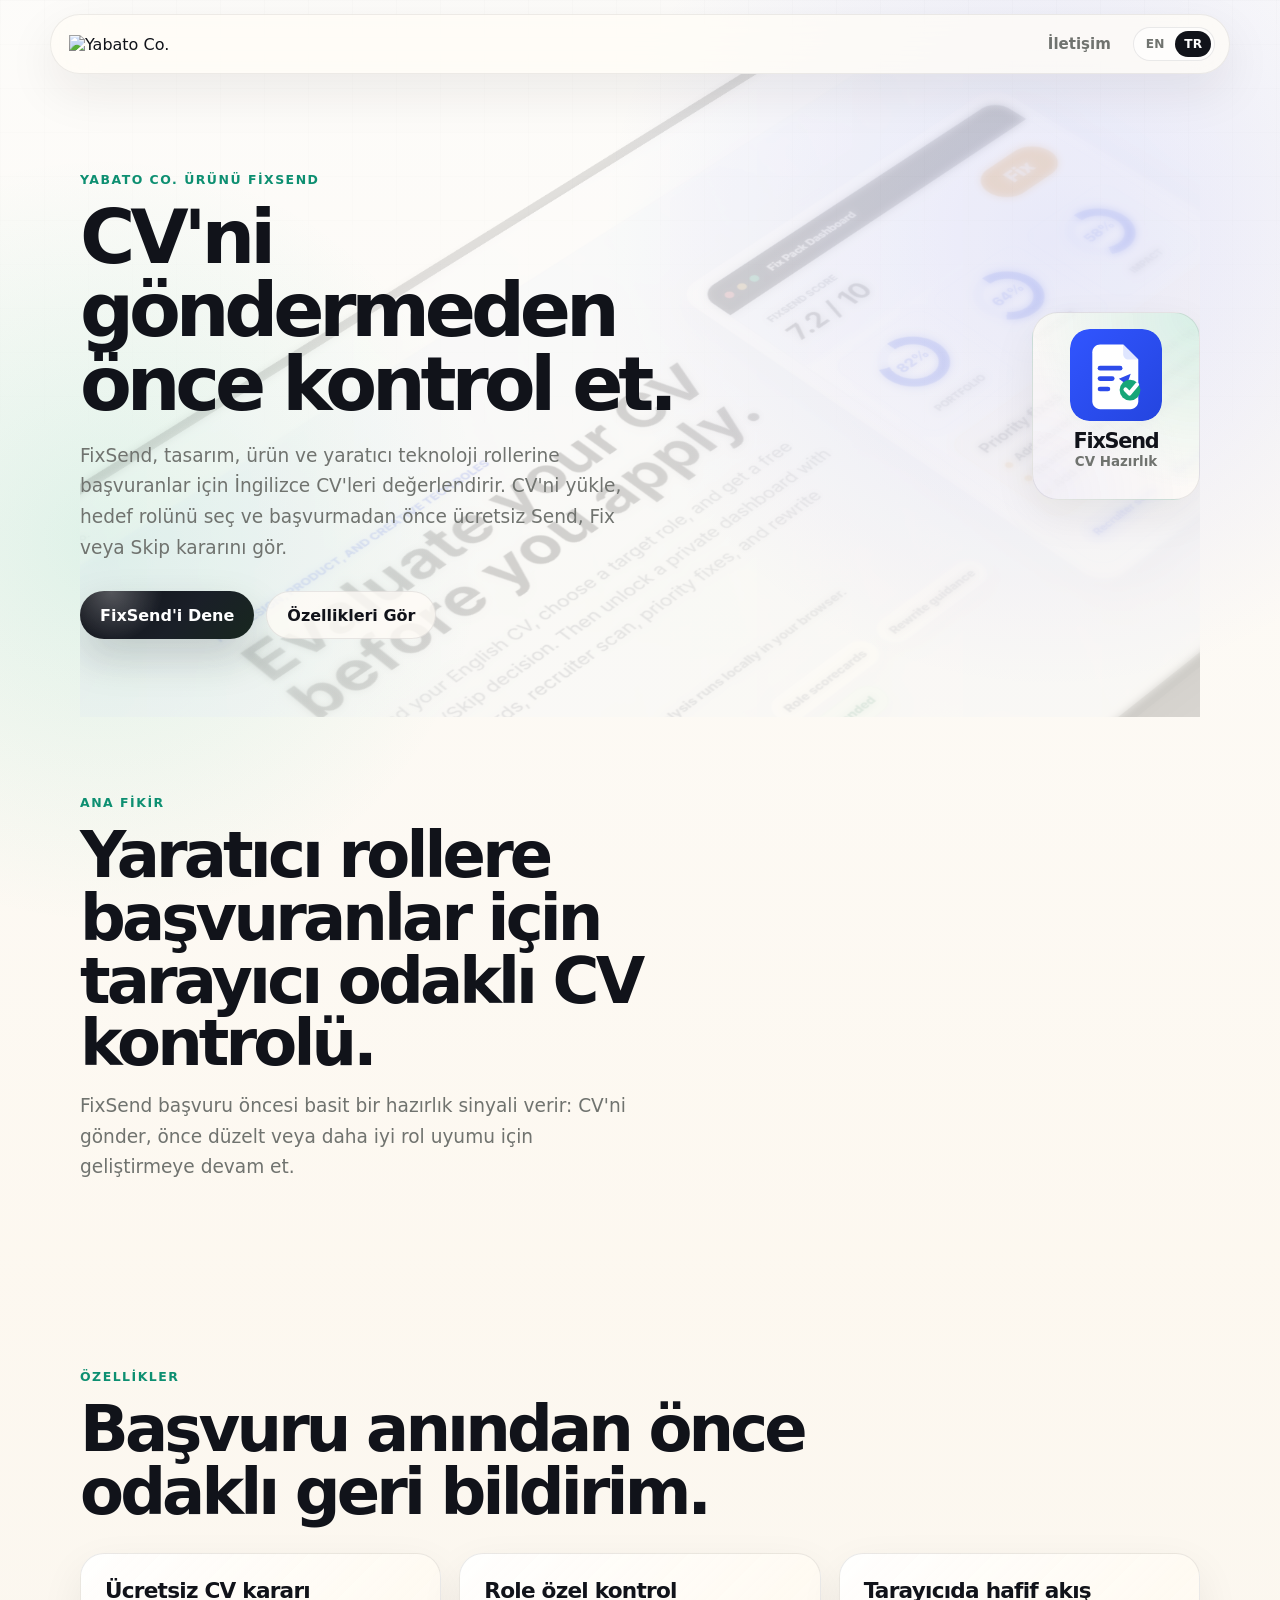
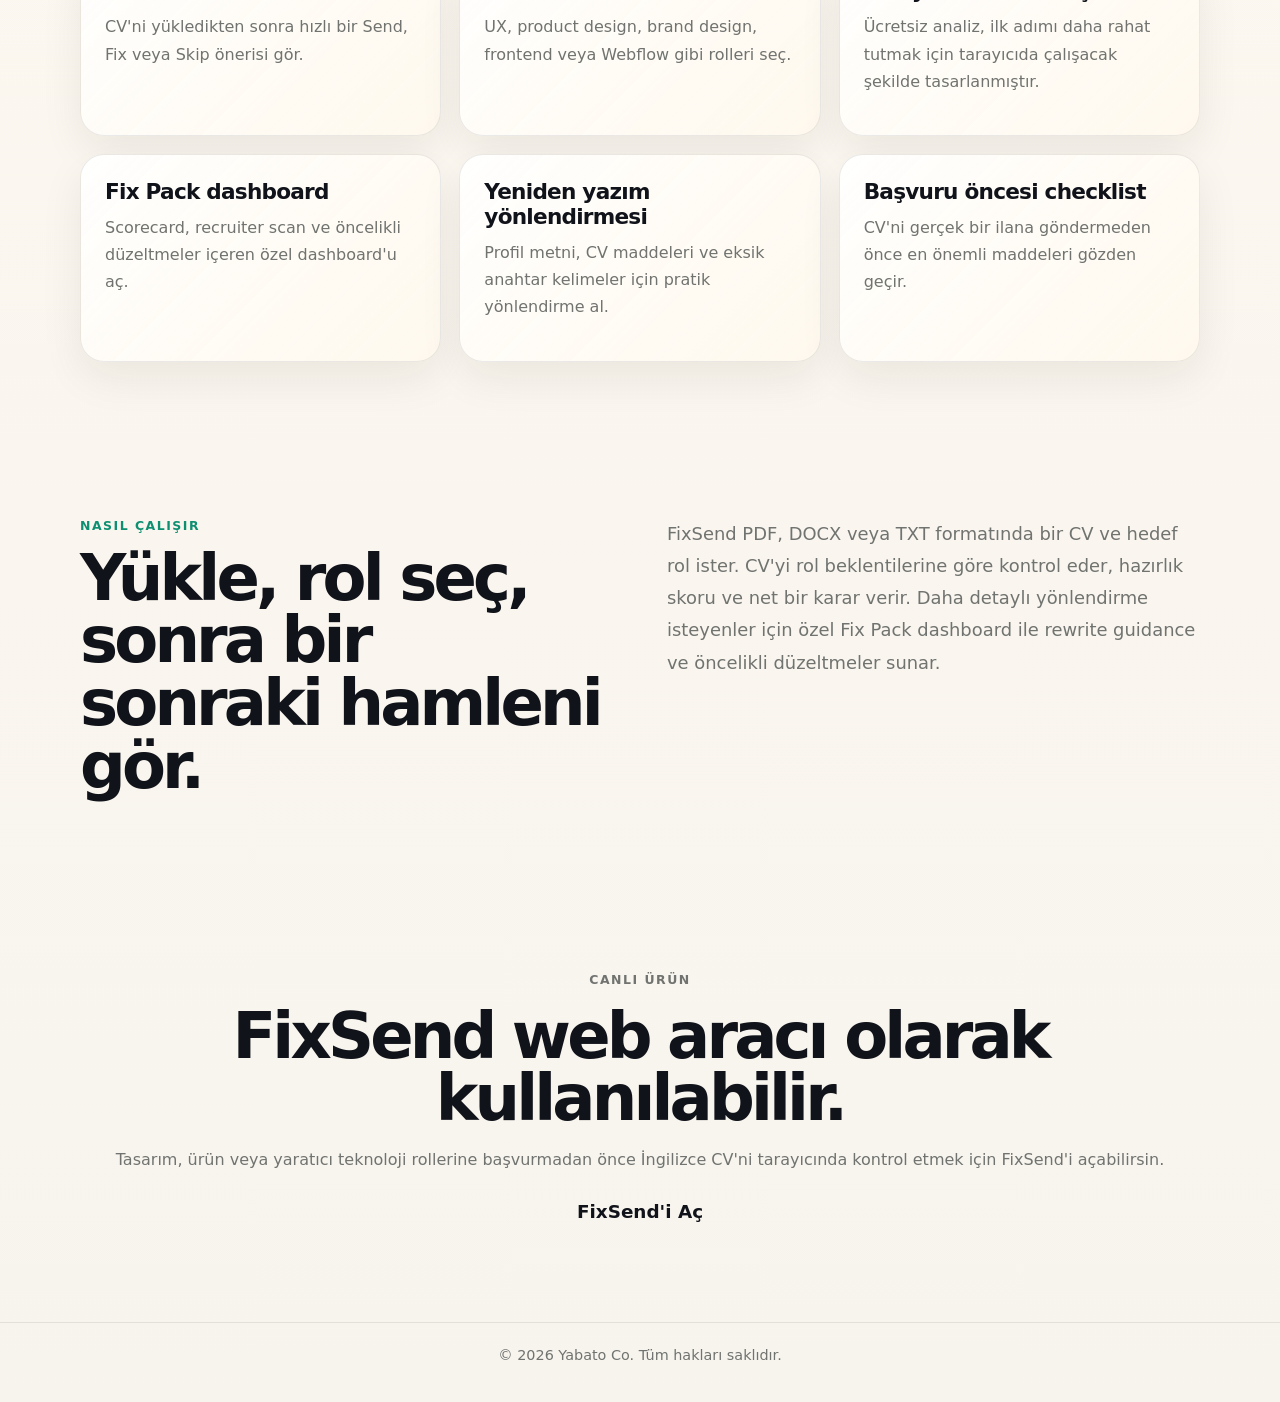
==== commit b75deae6: "Update hero background and bump CSS version Bump stylesheet cache-buster to styles.css?v=16 across s" ====
--- a/fixsend-tr.html
+++ b/fixsend-tr.html
@@ -8,7 +8,7 @@
   <link rel="icon" type="image/png" href="./favicon.png?v=2" />
   <link rel="shortcut icon" type="image/png" href="./favicon.png?v=2" />
   <link rel="apple-touch-icon" href="./favicon.png?v=2" />
-  <link rel="stylesheet" href="./styles.css?v=15" />
+  <link rel="stylesheet" href="./styles.css?v=16" />
 </head>
 <body>
   <header class="site-header">
--- a/styles.css
+++ b/styles.css
@@ -613,23 +613,16 @@
 .fixsend-app-hero::before {
   content: "";
   position: absolute;
-  inset: -18% -18% -12% 24%;
+  inset: -112px calc((100vw - 100%) / -2) -6% calc((100vw - 100%) / -2);
   z-index: -1;
-  background: url("fixsend-hero-bg.png?v=1") center / contain no-repeat;
-  opacity: 0.24;
-  filter: blur(0.2px) saturate(0.95);
+  background: url("fixsend-hero-bg.png?v=2") center top / cover no-repeat;
+  opacity: 0.18;
+  filter: none;
   pointer-events: none;
 }
 
 .fixsend-app-hero::after {
-  content: "";
-  position: absolute;
-  inset: 0;
-  z-index: -1;
-  background:
-    radial-gradient(circle at 78% 24%, rgba(92, 108, 255, 0.12), transparent 28rem),
-    linear-gradient(90deg, rgba(246, 242, 234, 0.94) 0%, rgba(246, 242, 234, 0.72) 48%, rgba(246, 242, 234, 0.48) 100%);
-  pointer-events: none;
+  content: none;
 }
 
 .hero-phone-card {
@@ -992,9 +985,9 @@
   }
 
   .fixsend-app-hero::before {
-    inset: 18% -20% -10% -8%;
-    opacity: 0.16;
-    background-size: 120%;
+    inset: -104px -18px -8% -18px;
+    opacity: 0.14;
+    background-size: cover;
   }
 
   .hero-phone-card {
@@ -1111,9 +1104,9 @@
   }
 
   .fixsend-app-hero::before {
-    inset: 26% -28% -8% -24%;
-    opacity: 0.13;
-    background-size: 145%;
+    inset: -94px -14px -8% -14px;
+    opacity: 0.12;
+    background-size: cover;
   }
 
   .hero-phone-card {
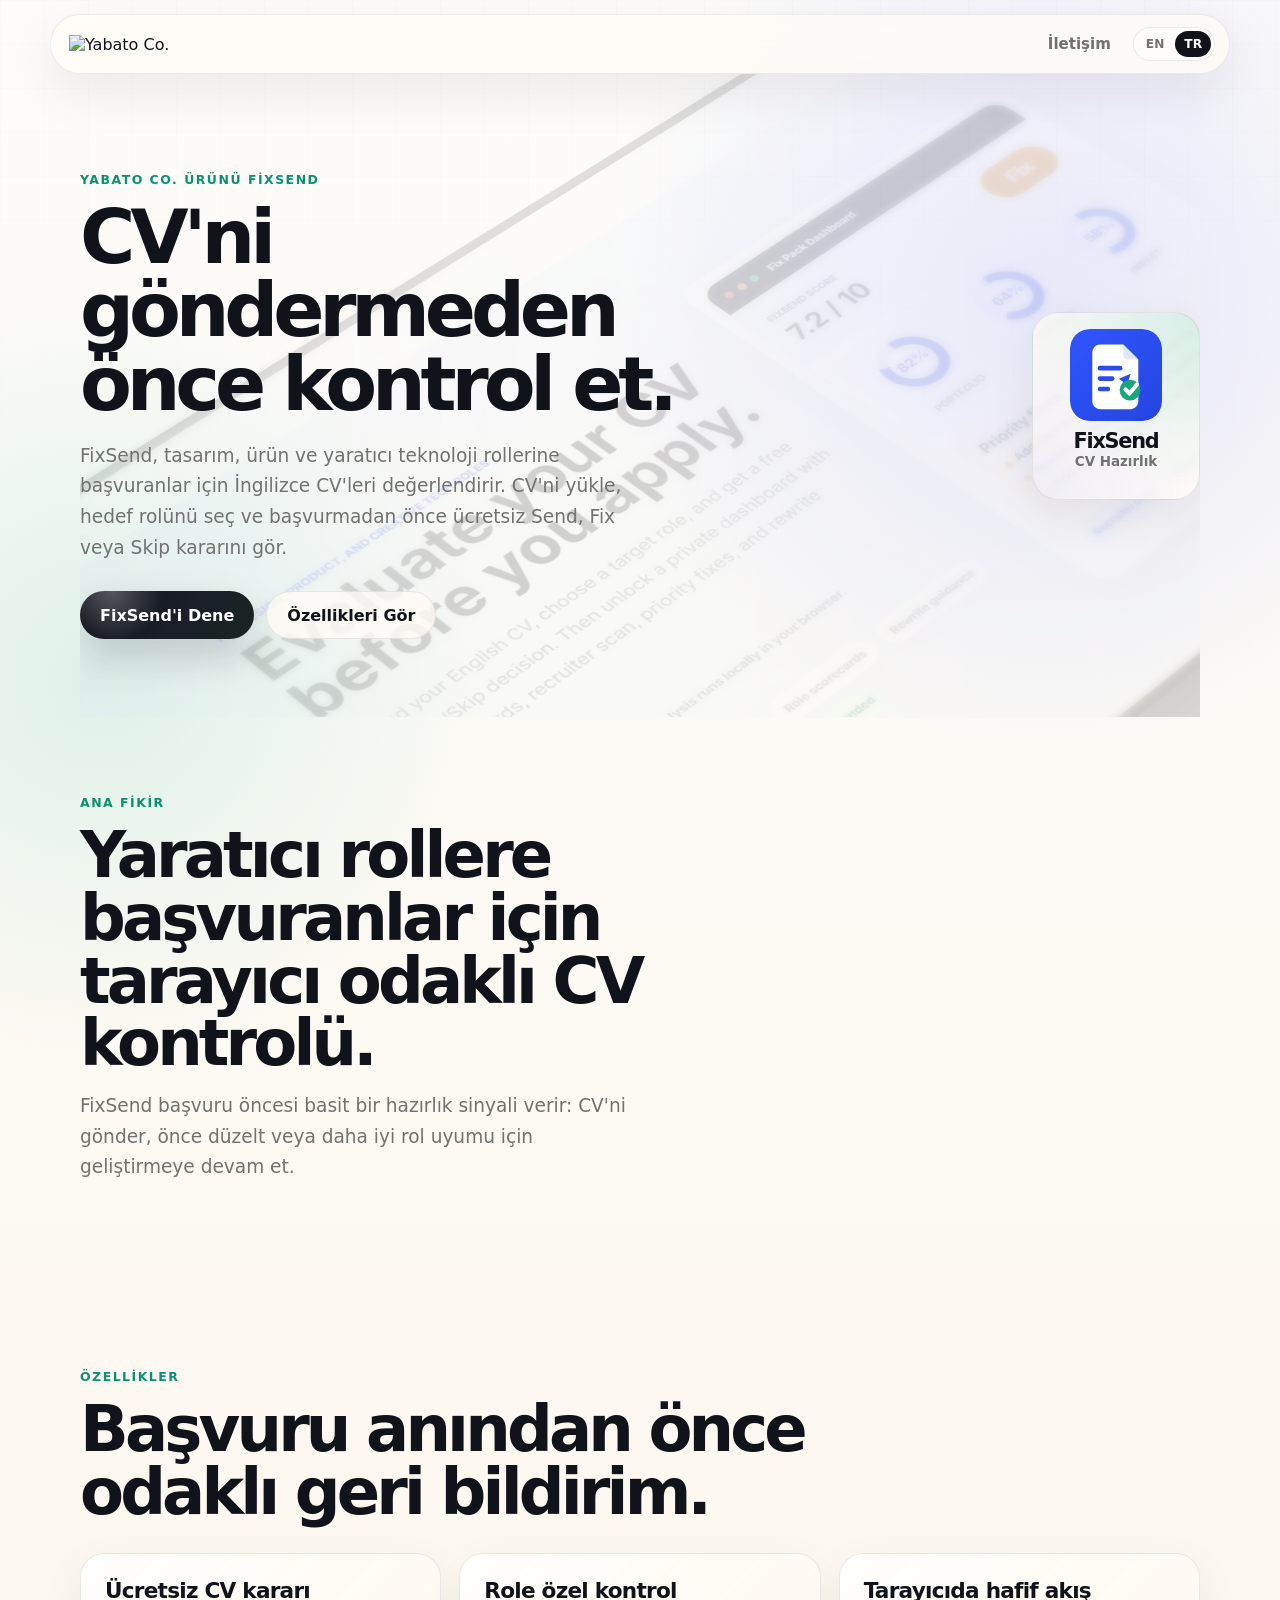
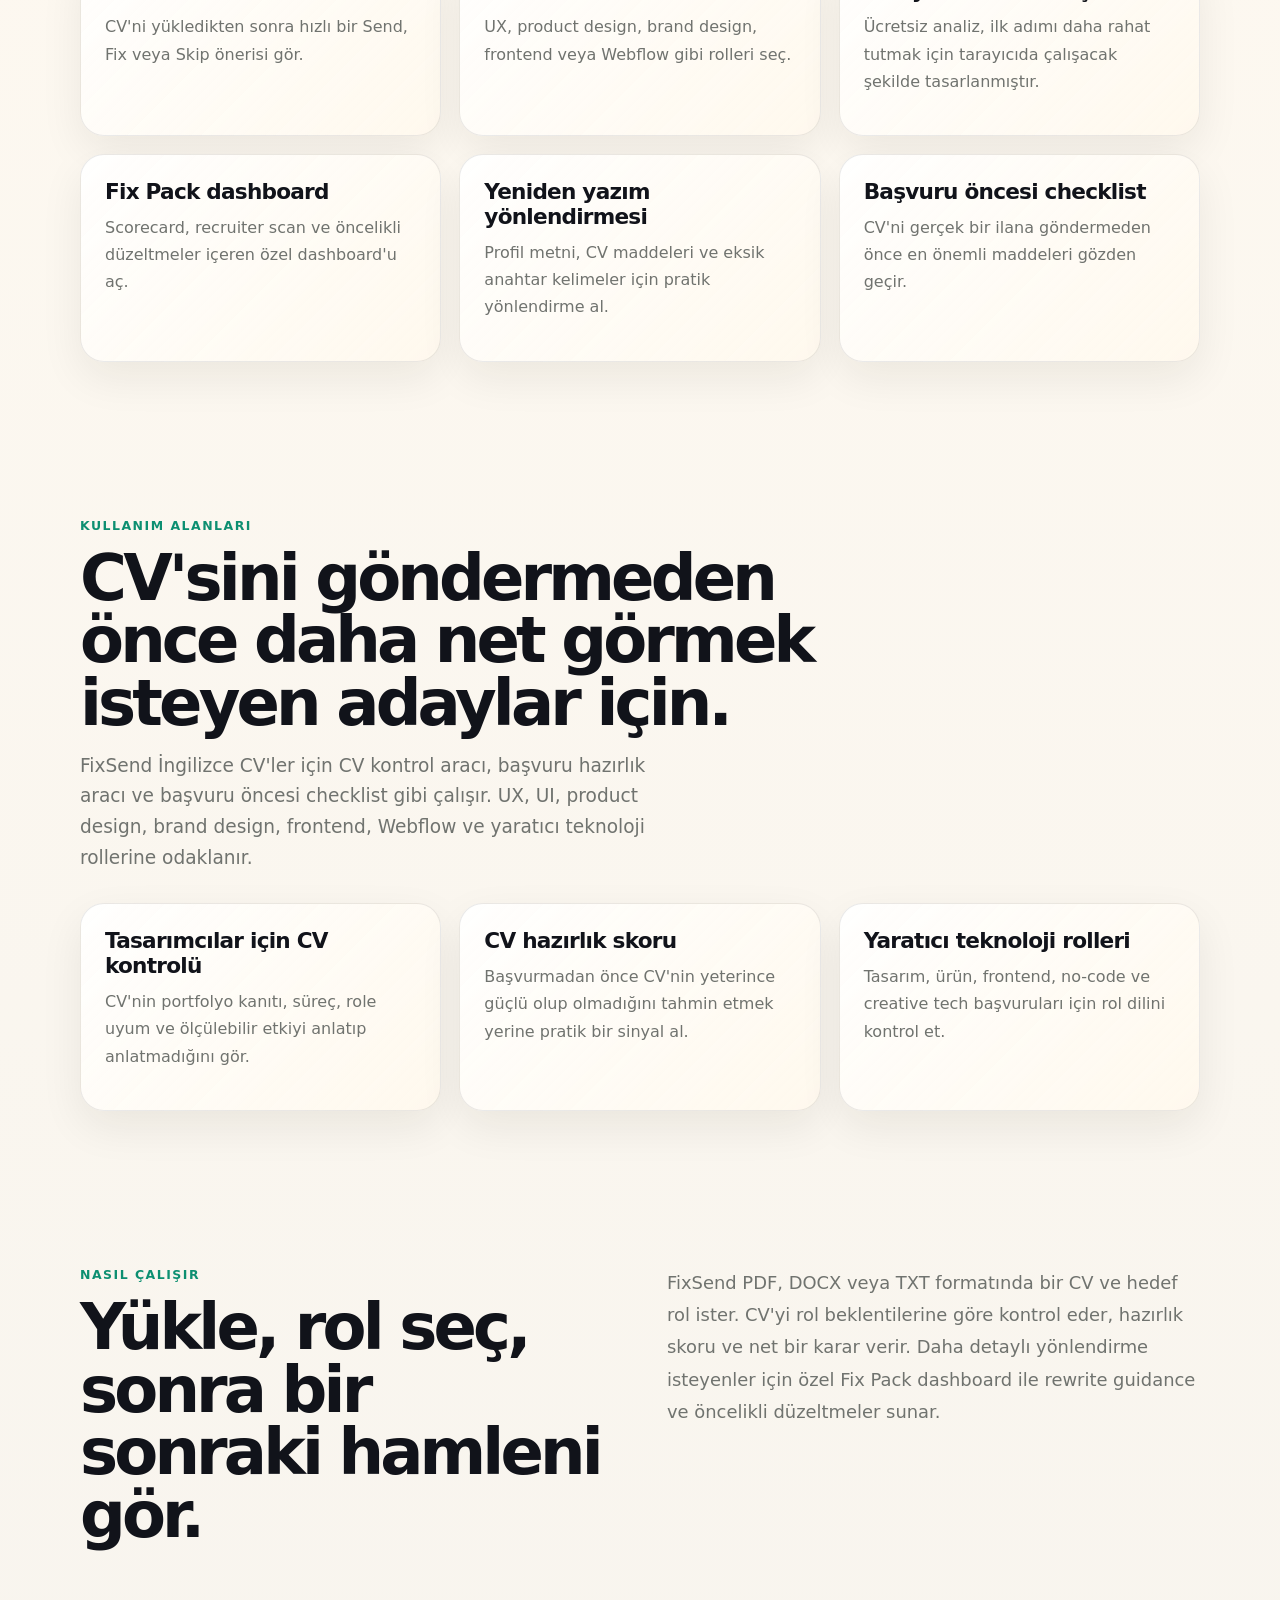
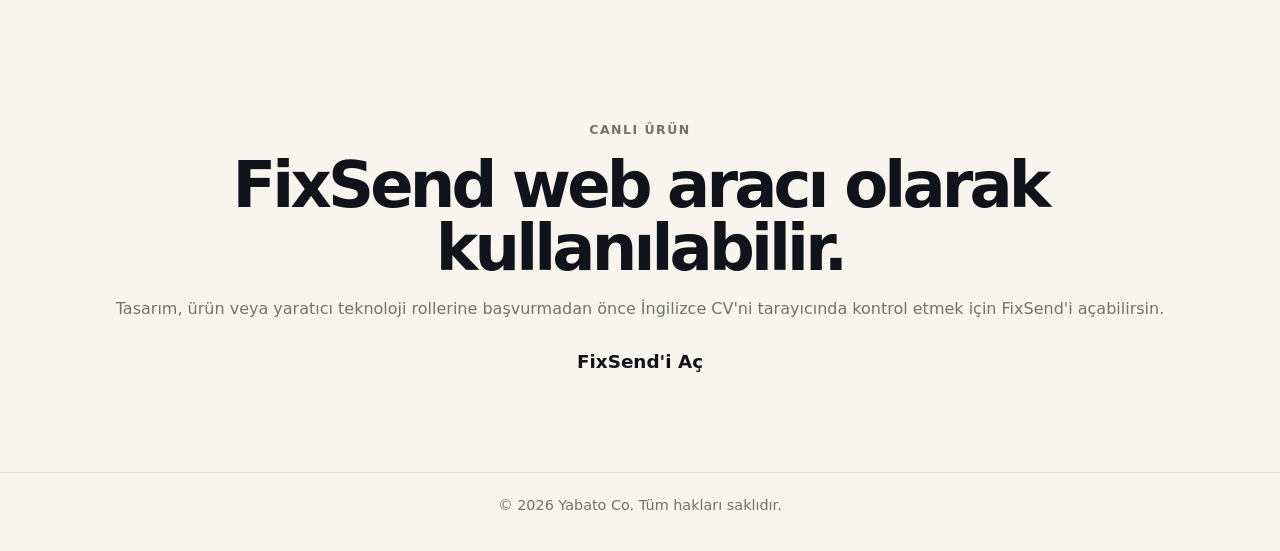
==== commit 8eb62982: "Add JSON-LD, feature sections, and SEO tweaks Add schema.org JSON-LD metadata to site pages and add " ====
--- a/fixsend-tr.html
+++ b/fixsend-tr.html
@@ -5,10 +5,39 @@
   <meta name="viewport" content="width=device-width, initial-scale=1" />
   <title>FixSend: CV Hazırlık Kontrolü | Yabato Co.</title>
   <meta name="description" content="FixSend, tasarım, ürün ve yaratıcı teknoloji rollerine başvurmadan önce İngilizce CV'leri değerlendirir." />
+  <link rel="canonical" href="https://yabato-co.github.io/fixsend-tr.html" />
+  <link rel="alternate" hreflang="en" href="https://yabato-co.github.io/fixsend.html" />
+  <link rel="alternate" hreflang="tr" href="https://yabato-co.github.io/fixsend-tr.html" />
+  <link rel="alternate" hreflang="x-default" href="https://yabato-co.github.io/fixsend.html" />
+  <meta property="og:type" content="website" />
+  <meta property="og:title" content="FixSend CV Hazırlık Kontrolü | Başvurmadan Önce CV'ni Değerlendir" />
+  <meta property="og:description" content="Tasarım, ürün ve yaratıcı teknoloji rolleri için İngilizce CV hazırlığını ücretsiz Send, Fix veya Skip kararıyla kontrol et." />
+  <meta property="og:url" content="https://yabato-co.github.io/fixsend-tr.html" />
+  <meta property="og:image" content="https://yabato-co.github.io/fixsend-hero-bg.png" />
+  <meta name="twitter:card" content="summary_large_image" />
+  <meta name="twitter:title" content="FixSend CV Hazırlık Kontrolü | Başvurmadan Önce CV'ni Değerlendir" />
+  <meta name="twitter:description" content="Tasarım, ürün ve yaratıcı teknoloji rolleri için İngilizce CV hazırlığını ücretsiz Send, Fix veya Skip kararıyla kontrol et." />
+  <meta name="twitter:image" content="https://yabato-co.github.io/fixsend-hero-bg.png" />
   <link rel="icon" type="image/png" href="./favicon.png?v=2" />
   <link rel="shortcut icon" type="image/png" href="./favicon.png?v=2" />
   <link rel="apple-touch-icon" href="./favicon.png?v=2" />
   <link rel="stylesheet" href="./styles.css?v=16" />
+  <script type="application/ld+json">
+    {
+      "@context": "https://schema.org",
+      "@type": "WebApplication",
+      "name": "FixSend",
+      "applicationCategory": "BusinessApplication",
+      "operatingSystem": "Web",
+      "url": "https://yabato-co.github.io/fixsend-tr.html",
+      "image": "https://yabato-co.github.io/fixsend-hero-bg.png",
+      "description": "FixSend tasarım, ürün ve yaratıcı teknoloji rolleri için İngilizce CV hazırlığını başvuru öncesinde kontrol eden bir web aracıdır.",
+      "publisher": {
+        "@type": "Organization",
+        "name": "Yabato Co."
+      }
+    }
+  </script>
 </head>
 <body>
   <header class="site-header">
@@ -92,6 +121,33 @@
       </div>
     </section>
 
+    <section class="section">
+      <div class="section-heading">
+        <p class="eyebrow">Kullanım alanları</p>
+        <h2>CV'sini göndermeden önce daha net görmek isteyen adaylar için.</h2>
+        <p class="hero-text">
+          FixSend İngilizce CV'ler için CV kontrol aracı, başvuru hazırlık aracı
+          ve başvuru öncesi checklist gibi çalışır. UX, UI, product design,
+          brand design, frontend, Webflow ve yaratıcı teknoloji rollerine odaklanır.
+        </p>
+      </div>
+
+      <div class="feature-grid">
+        <div class="principle">
+          <h3>Tasarımcılar için CV kontrolü</h3>
+          <p>CV'nin portfolyo kanıtı, süreç, role uyum ve ölçülebilir etkiyi anlatıp anlatmadığını gör.</p>
+        </div>
+        <div class="principle">
+          <h3>CV hazırlık skoru</h3>
+          <p>Başvurmadan önce CV'nin yeterince güçlü olup olmadığını tahmin etmek yerine pratik bir sinyal al.</p>
+        </div>
+        <div class="principle">
+          <h3>Yaratıcı teknoloji rolleri</h3>
+          <p>Tasarım, ürün, frontend, no-code ve creative tech başvuruları için rol dilini kontrol et.</p>
+        </div>
+      </div>
+    </section>
+
     <section class="section split">
       <div>
         <p class="eyebrow">Nasıl çalışır</p>
